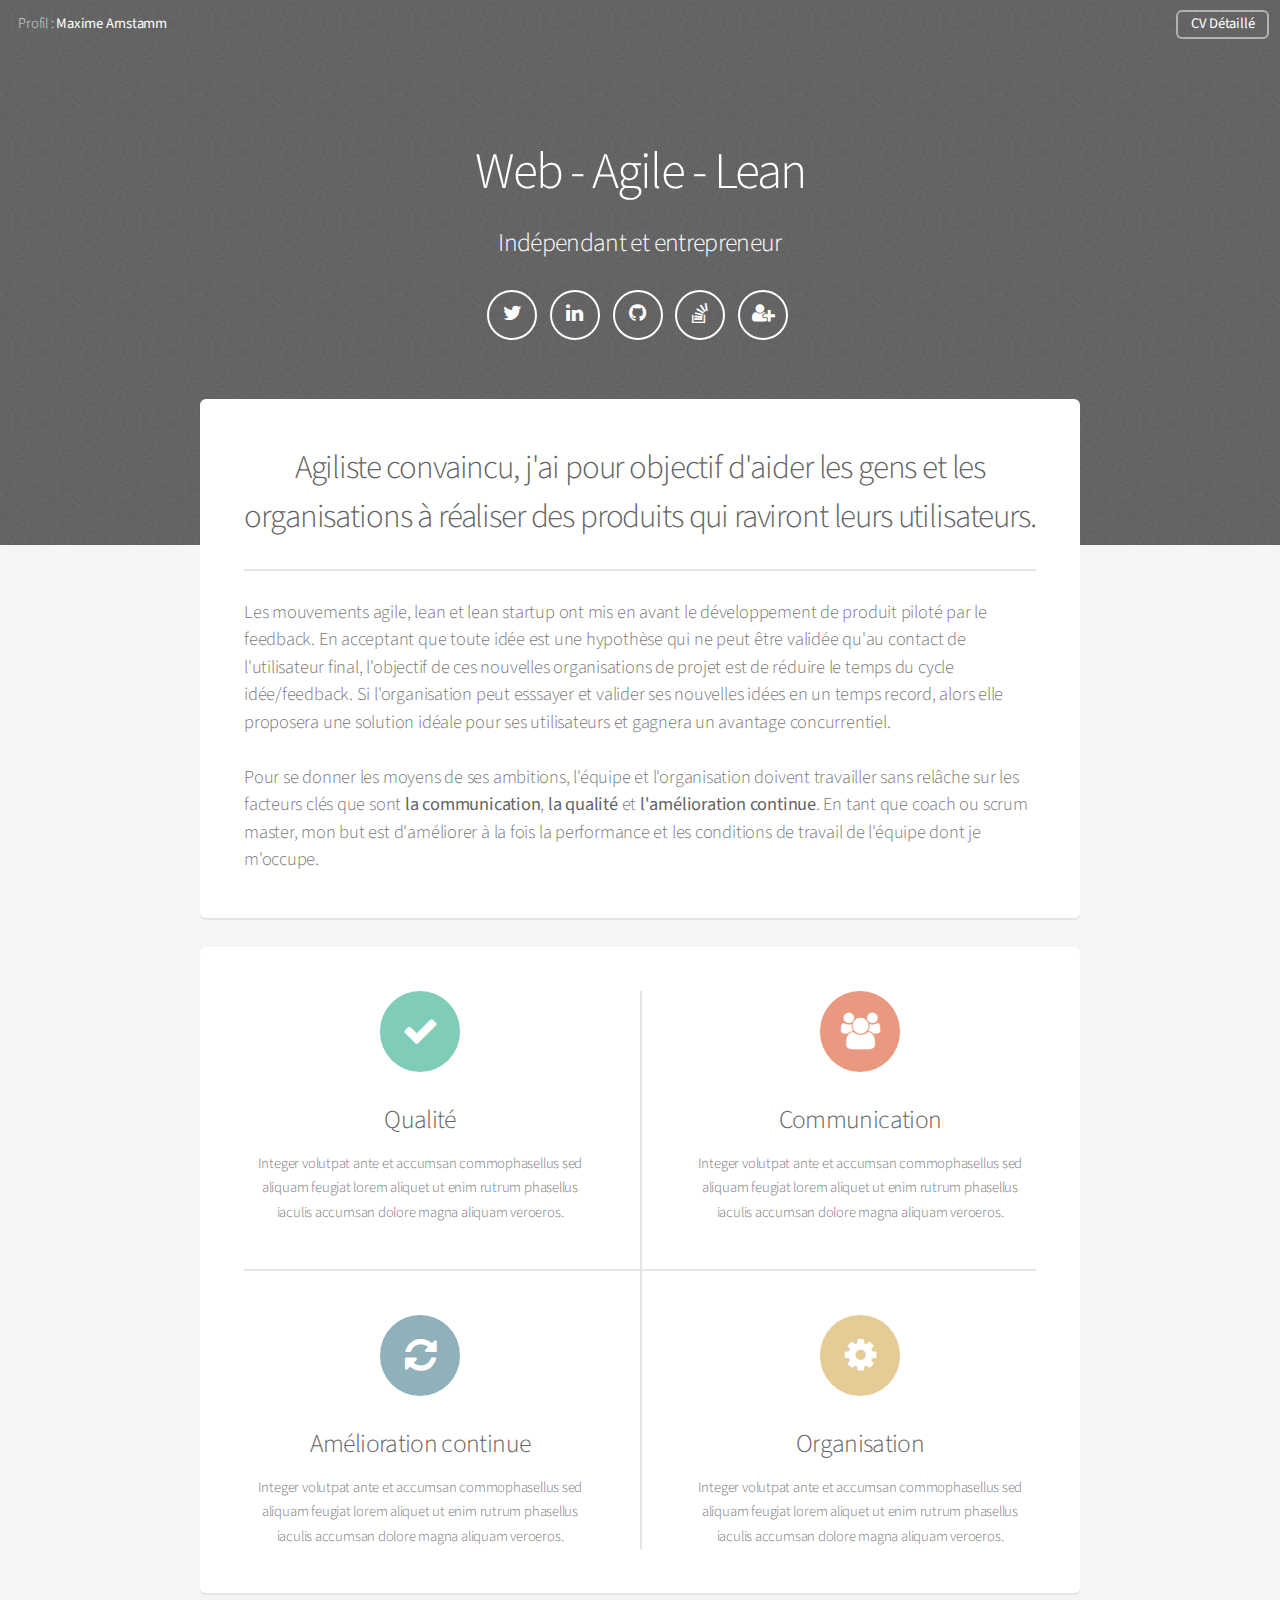
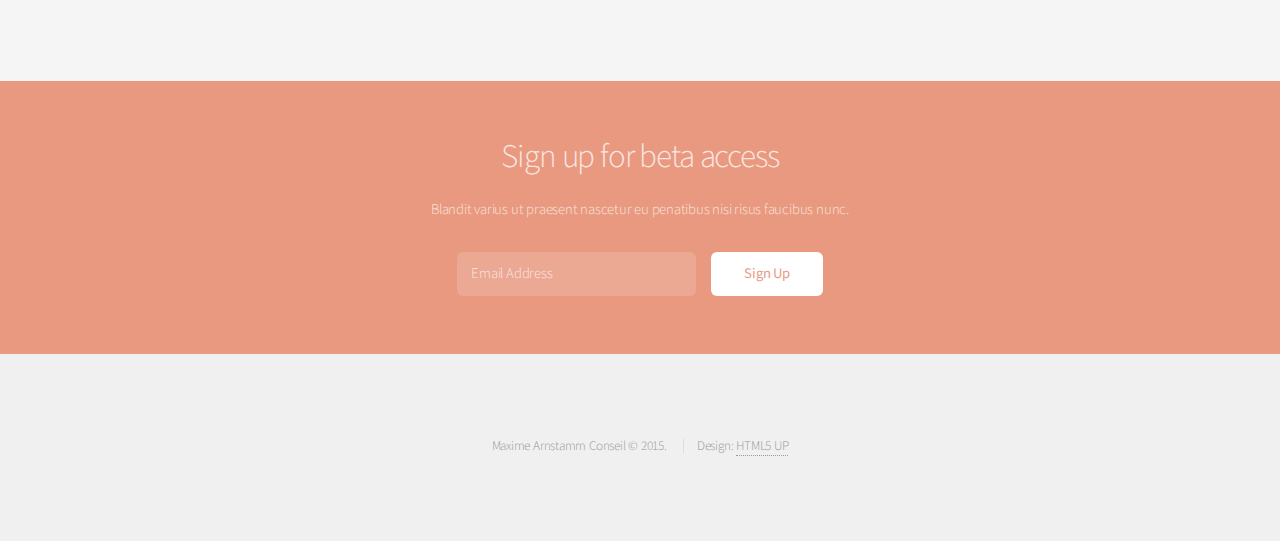
==== index.html @ a9e89988 "nouveau layout" ====
<!DOCTYPE HTML>
<!--
	Alpha by HTML5 UP
	html5up.net | @n33co
	Free for personal and commercial use under the CCA 3.0 license (html5up.net/license)
-->
<html>

<head>
	<title>Profil : Maxime Arnstamm</title>
	<meta charset="utf-8" />
	<meta name="viewport" content="width=device-width, initial-scale=1" />
	<!--[if lte IE 8]><script src="assets/js/ie/html5shiv.js"></script><![endif]-->
	<link rel="stylesheet" href="assets/css/main.css" />
	<link rel="stylesheet" href="assets/css/mine.css" />
	<!--[if lte IE 8]><link rel="stylesheet" href="assets/css/ie8.css" /><![endif]-->
</head>

<body class="landing">
	<div id="page-wrapper">

		<!-- Header -->
		<header id="header" class="alt">
			<h1>Profil : <a href="index.html">Maxime Arnstamm</a></h1>
			<nav id="nav">
				<ul>
					<li><a href="resume.html"class="button">CV Détaillé</a></li>
				</ul>
			</nav>
		</header>

		<!-- Banner -->
		<section id="banner">
			<h2>Web - Agile - Lean</h2>
			<h3>Indépendant et entrepreneur</h3>
			<ul class="list-inline">
				<li>
					<a href="https://twitter.com/MaximeArnstamm" target="_blank" class="btn-social btn-outline" title="twitter"><i class="fa fa-fw fa-twitter"></i></a>
				</li>
				<li>
					<a href="https://www.linkedin.com/in/maximearnstamm" class="btn-social btn-outline" target="_blank" title="linkedin"><i class="fa fa-fw fa-linkedin"></i></a>
				</li>
				<li>
					<a href="https://github.com/MaximeArnstamm" class="btn-social btn-outline" target="_blank" title="github"><i class="fa fa-fw fa-github"></i></a>
				</li>
				<li>
					<a href="http://stackoverflow.com/users/204682/maxime-arnstamm" target="_blank" class="btn-social btn-outline" title="stackoverflow"><i class="fa fa-fw fa-stack-overflow"></i></a>
				</li>
				<li>
					<a href="https://www.hopwork.fr/profile/maximearnstamm" target="_blank" class="btn-social btn-outline" title="profil freelance"><i class="fa fa-fw fa-user-plus"></i></a>
				</li>
			</ul>
		</section>

		<!-- Main -->
		<section id="main" class="container">

			<section class="box special">
				<header class="major">
					<h2>
						Agiliste convaincu, j'ai pour objectif d'aider les gens et les
						organisations à réaliser des produits qui raviront leurs
						utilisateurs.
					</h2>
					<p style="text-align: left">
						Les mouvements agile, lean et lean startup ont mis en avant
						le développement de produit piloté par le feedback.
						En acceptant que toute idée est une hypothèse qui ne peut être
						validée qu'au contact de l'utilisateur final, l'objectif de ces
						nouvelles organisations	de projet est de réduire le temps
						du cycle idée/feedback. Si l'organisation peut esssayer et
						valider ses nouvelles idées en un temps record, alors elle
						proposera une solution idéale pour ses utilisateurs et
						gagnera un avantage concurrentiel.
						<br/>
						<br/>
						Pour se donner les moyens de ses ambitions, l'équipe et
						l'organisation doivent travailler sans relâche sur les
						facteurs clés que sont <strong>la communication</strong>,
						<strong>la qualité</strong> et <strong>l'amélioration continue</strong>.
						En tant que coach ou scrum master, mon but est d'améliorer à la fois
						la performance et les conditions de travail de l'équipe dont je m'occupe.
					</p>
				</header>
			</section>

			<section class="box special features">
				<div class="features-row">
					<section>
						<span class="icon major fa-check accent3"></span>
						<h3>Qualité</h3>
						<p>Integer volutpat ante et accumsan commophasellus sed aliquam feugiat lorem aliquet ut enim rutrum phasellus iaculis accumsan dolore magna aliquam veroeros.</p>
					</section>
					<section>
						<span class="icon major fa-users accent2"></span>
						<h3>Communication</h3>
						<p>Integer volutpat ante et accumsan commophasellus sed aliquam feugiat lorem aliquet ut enim rutrum phasellus iaculis accumsan dolore magna aliquam veroeros.</p>
					</section>
				</div>
				<div class="features-row">
					<section>
						<span class="icon major fa-refresh accent4"></span>
						<h3>Amélioration continue</h3>
						<p>Integer volutpat ante et accumsan commophasellus sed aliquam feugiat lorem aliquet ut enim rutrum phasellus iaculis accumsan dolore magna aliquam veroeros.</p>
					</section>
					<section>
						<span class="icon major fa-gear accent5"></span>
						<h3>Organisation</h3>
						<p>Integer volutpat ante et accumsan commophasellus sed aliquam feugiat lorem aliquet ut enim rutrum phasellus iaculis accumsan dolore magna aliquam veroeros.</p>
					</section>
				</div>
			</section>



		</section>

		<!-- CTA -->
		<section id="cta">

			<h2>Sign up for beta access</h2>
			<p>Blandit varius ut praesent nascetur eu penatibus nisi risus faucibus nunc.</p>

			<form>
				<div class="row uniform 50%">
					<div class="8u 12u(mobilep)">
						<input type="email" name="email" id="email" placeholder="Email Address" />
					</div>
					<div class="4u 12u(mobilep)">
						<input type="submit" value="Sign Up" class="fit" />
					</div>
				</div>
			</form>

		</section>

		<!-- Footer -->
		<footer id="footer">
			<ul class="copyright">
				<li>Maxime Arnstamm Conseil &copy; 2015.</li>
				<li>Design: <a href="http://html5up.net">HTML5 UP</a></li>
			</ul>
		</footer>

	</div>

	<!-- Scripts -->
	<script src="assets/js/jquery.min.js"></script>
	<script src="assets/js/jquery.dropotron.min.js"></script>
	<script src="assets/js/jquery.scrollgress.min.js"></script>
	<script src="assets/js/skel.min.js"></script>
	<script src="assets/js/util.js"></script>
	<!--[if lte IE 8]><script src="assets/js/ie/respond.min.js"></script><![endif]-->
	<script src="assets/js/main.js"></script>

</body>

</html>
---- assets/css/main.css ----
@import url("font-awesome.min.css");
@import url("http://fonts.googleapis.com/css?family=Source+Sans+Pro:300,400,300italic,400italic");

/*
	Alpha by HTML5 UP
	html5up.net | @n33co
	Free for personal and commercial use under the CCA 3.0 license (html5up.net/license)
*/

/* Reset */

	html, body, div, span, applet, object, iframe, h1, h2, h3, h4, h5, h6, p, blockquote, pre, a, abbr, acronym, address, big, cite, code, del, dfn, em, img, ins, kbd, q, s, samp, small, strike, strong, sub, sup, tt, var, b, u, i, center, dl, dt, dd, ol, ul, li, fieldset, form, label, legend, table, caption, tbody, tfoot, thead, tr, th, td, article, aside, canvas, details, embed, figure, figcaption, footer, header, hgroup, menu, nav, output, ruby, section, summary, time, mark, audio, video {
		margin: 0;
		padding: 0;
		border: 0;
		font-size: 100%;
		font: inherit;
		vertical-align: baseline;
	}

	article, aside, details, figcaption, figure, footer, header, hgroup, menu, nav, section {
		display: block;
	}

	body {
		line-height: 1;
	}

	ol, ul {
		list-style: none;
	}

	blockquote, q {
		quotes: none;
	}

	blockquote:before, blockquote:after, q:before, q:after {
		content: '';
		content: none;
	}

	table {
		border-collapse: collapse;
		border-spacing: 0;
	}

	body {
		-webkit-text-size-adjust: none;
	}

/* Box Model */

	*, *:before, *:after {
		-moz-box-sizing: border-box;
		-webkit-box-sizing: border-box;
		box-sizing: border-box;
	}

/* Containers */

	.container {
		margin-left: auto;
		margin-right: auto;
	}

	.container.\31 25\25 {
		width: 100%;
		max-width: 75em;
		min-width: 60em;
	}

	.container.\37 5\25 {
		width: 45em;
	}

	.container.\35 0\25 {
		width: 30em;
	}

	.container.\32 5\25 {
		width: 15em;
	}

	.container {
		width: 60em;
	}

	@media screen and (max-width: 1680px) {

		.container.\31 25\25 {
			width: 100%;
			max-width: 75em;
			min-width: 60em;
		}

		.container.\37 5\25 {
			width: 45em;
		}

		.container.\35 0\25 {
			width: 30em;
		}

		.container.\32 5\25 {
			width: 15em;
		}

		.container {
			width: 60em;
		}

	}

	@media screen and (max-width: 1280px) {

		.container.\31 25\25 {
			width: 100%;
			max-width: 75em;
			min-width: 60em;
		}

		.container.\37 5\25 {
			width: 45em;
		}

		.container.\35 0\25 {
			width: 30em;
		}

		.container.\32 5\25 {
			width: 15em;
		}

		.container {
			width: 60em;
		}

	}

	@media screen and (max-width: 980px) {

		.container.\31 25\25 {
			width: 100%;
			max-width: 112.5%;
			min-width: 90%;
		}

		.container.\37 5\25 {
			width: 67.5%;
		}

		.container.\35 0\25 {
			width: 45%;
		}

		.container.\32 5\25 {
			width: 22.5%;
		}

		.container {
			width: 90%;
		}

	}

	@media screen and (max-width: 840px) {

		.container.\31 25\25 {
			width: 100%;
			max-width: 112.5%;
			min-width: 90%;
		}

		.container.\37 5\25 {
			width: 67.5%;
		}

		.container.\35 0\25 {
			width: 45%;
		}

		.container.\32 5\25 {
			width: 22.5%;
		}

		.container {
			width: 90% !important;
		}

	}

	@media screen and (max-width: 736px) {

		.container.\31 25\25 {
			width: 100%;
			max-width: 125%;
			min-width: 100%;
		}

		.container.\37 5\25 {
			width: 75%;
		}

		.container.\35 0\25 {
			width: 50%;
		}

		.container.\32 5\25 {
			width: 25%;
		}

		.container {
			width: 100% !important;
		}

	}

	@media screen and (max-width: 480px) {

		.container.\31 25\25 {
			width: 100%;
			max-width: 125%;
			min-width: 100%;
		}

		.container.\37 5\25 {
			width: 75%;
		}

		.container.\35 0\25 {
			width: 50%;
		}

		.container.\32 5\25 {
			width: 25%;
		}

		.container {
			width: 100% !important;
		}

	}

/* Grid */

	.row {
		border-bottom: solid 1px transparent;
		-moz-box-sizing: border-box;
		-webkit-box-sizing: border-box;
		box-sizing: border-box;
	}

	.row > * {
		float: left;
		-moz-box-sizing: border-box;
		-webkit-box-sizing: border-box;
		box-sizing: border-box;
	}

	.row:after, .row:before {
		content: '';
		display: block;
		clear: both;
		height: 0;
	}

	.row.uniform > * > :first-child {
		margin-top: 0;
	}

	.row.uniform > * > :last-child {
		margin-bottom: 0;
	}

	.row.\30 \25 > * {
		padding: 0 0 0 0em;
	}

	.row.\30 \25 {
		margin: 0 0 -1px 0em;
	}

	.row.uniform.\30 \25 > * {
		padding: 0em 0 0 0em;
	}

	.row.uniform.\30 \25 {
		margin: 0em 0 -1px 0em;
	}

	.row > * {
		padding: 0 0 0 2em;
	}

	.row {
		margin: 0 0 -1px -2em;
	}

	.row.uniform > * {
		padding: 2em 0 0 2em;
	}

	.row.uniform {
		margin: -2em 0 -1px -2em;
	}

	.row.\32 00\25 > * {
		padding: 0 0 0 4em;
	}

	.row.\32 00\25 {
		margin: 0 0 -1px -4em;
	}

	.row.uniform.\32 00\25 > * {
		padding: 4em 0 0 4em;
	}

	.row.uniform.\32 00\25 {
		margin: -4em 0 -1px -4em;
	}

	.row.\31 50\25 > * {
		padding: 0 0 0 3em;
	}

	.row.\31 50\25 {
		margin: 0 0 -1px -3em;
	}

	.row.uniform.\31 50\25 > * {
		padding: 3em 0 0 3em;
	}

	.row.uniform.\31 50\25 {
		margin: -3em 0 -1px -3em;
	}

	.row.\35 0\25 > * {
		padding: 0 0 0 1em;
	}

	.row.\35 0\25 {
		margin: 0 0 -1px -1em;
	}

	.row.uniform.\35 0\25 > * {
		padding: 1em 0 0 1em;
	}

	.row.uniform.\35 0\25 {
		margin: -1em 0 -1px -1em;
	}

	.row.\32 5\25 > * {
		padding: 0 0 0 0.5em;
	}

	.row.\32 5\25 {
		margin: 0 0 -1px -0.5em;
	}

	.row.uniform.\32 5\25 > * {
		padding: 0.5em 0 0 0.5em;
	}

	.row.uniform.\32 5\25 {
		margin: -0.5em 0 -1px -0.5em;
	}

	.\31 2u, .\31 2u\24 {
		width: 100%;
		clear: none;
		margin-left: 0;
	}

	.\31 1u, .\31 1u\24 {
		width: 91.6666666667%;
		clear: none;
		margin-left: 0;
	}

	.\31 0u, .\31 0u\24 {
		width: 83.3333333333%;
		clear: none;
		margin-left: 0;
	}

	.\39 u, .\39 u\24 {
		width: 75%;
		clear: none;
		margin-left: 0;
	}

	.\38 u, .\38 u\24 {
		width: 66.6666666667%;
		clear: none;
		margin-left: 0;
	}

	.\37 u, .\37 u\24 {
		width: 58.3333333333%;
		clear: none;
		margin-left: 0;
	}

	.\36 u, .\36 u\24 {
		width: 50%;
		clear: none;
		margin-left: 0;
	}

	.\35 u, .\35 u\24 {
		width: 41.6666666667%;
		clear: none;
		margin-left: 0;
	}

	.\34 u, .\34 u\24 {
		width: 33.3333333333%;
		clear: none;
		margin-left: 0;
	}

	.\33 u, .\33 u\24 {
		width: 25%;
		clear: none;
		margin-left: 0;
	}

	.\32 u, .\32 u\24 {
		width: 16.6666666667%;
		clear: none;
		margin-left: 0;
	}

	.\31 u, .\31 u\24 {
		width: 8.3333333333%;
		clear: none;
		margin-left: 0;
	}

	.\31 2u\24 + *,
	.\31 1u\24 + *,
	.\31 0u\24 + *,
	.\39 u\24 + *,
	.\38 u\24 + *,
	.\37 u\24 + *,
	.\36 u\24 + *,
	.\35 u\24 + *,
	.\34 u\24 + *,
	.\33 u\24 + *,
	.\32 u\24 + *,
	.\31 u\24 + * {
		clear: left;
	}

	.\-11u {
		margin-left: 91.66667%;
	}

	.\-10u {
		margin-left: 83.33333%;
	}

	.\-9u {
		margin-left: 75%;
	}

	.\-8u {
		margin-left: 66.66667%;
	}

	.\-7u {
		margin-left: 58.33333%;
	}

	.\-6u {
		margin-left: 50%;
	}

	.\-5u {
		margin-left: 41.66667%;
	}

	.\-4u {
		margin-left: 33.33333%;
	}

	.\-3u {
		margin-left: 25%;
	}

	.\-2u {
		margin-left: 16.66667%;
	}

	.\-1u {
		margin-left: 8.33333%;
	}

	@media screen and (max-width: 1680px) {

		.row > * {
			padding: 0 0 0 2em;
		}

		.row {
			margin: 0 0 -1px -2em;
		}

		.row.uniform > * {
			padding: 2em 0 0 2em;
		}

		.row.uniform {
			margin: -2em 0 -1px -2em;
		}

		.row.\32 00\25 > * {
			padding: 0 0 0 4em;
		}

		.row.\32 00\25 {
			margin: 0 0 -1px -4em;
		}

		.row.uniform.\32 00\25 > * {
			padding: 4em 0 0 4em;
		}

		.row.uniform.\32 00\25 {
			margin: -4em 0 -1px -4em;
		}

		.row.\31 50\25 > * {
			padding: 0 0 0 3em;
		}

		.row.\31 50\25 {
			margin: 0 0 -1px -3em;
		}

		.row.uniform.\31 50\25 > * {
			padding: 3em 0 0 3em;
		}

		.row.uniform.\31 50\25 {
			margin: -3em 0 -1px -3em;
		}

		.row.\35 0\25 > * {
			padding: 0 0 0 1em;
		}

		.row.\35 0\25 {
			margin: 0 0 -1px -1em;
		}

		.row.uniform.\35 0\25 > * {
			padding: 1em 0 0 1em;
		}

		.row.uniform.\35 0\25 {
			margin: -1em 0 -1px -1em;
		}

		.row.\32 5\25 > * {
			padding: 0 0 0 0.5em;
		}

		.row.\32 5\25 {
			margin: 0 0 -1px -0.5em;
		}

		.row.uniform.\32 5\25 > * {
			padding: 0.5em 0 0 0.5em;
		}

		.row.uniform.\32 5\25 {
			margin: -0.5em 0 -1px -0.5em;
		}

		.\31 2u\28wide\29, .\31 2u\24\28wide\29 {
			width: 100%;
			clear: none;
			margin-left: 0;
		}

		.\31 1u\28wide\29, .\31 1u\24\28wide\29 {
			width: 91.6666666667%;
			clear: none;
			margin-left: 0;
		}

		.\31 0u\28wide\29, .\31 0u\24\28wide\29 {
			width: 83.3333333333%;
			clear: none;
			margin-left: 0;
		}

		.\39 u\28wide\29, .\39 u\24\28wide\29 {
			width: 75%;
			clear: none;
			margin-left: 0;
		}

		.\38 u\28wide\29, .\38 u\24\28wide\29 {
			width: 66.6666666667%;
			clear: none;
			margin-left: 0;
		}

		.\37 u\28wide\29, .\37 u\24\28wide\29 {
			width: 58.3333333333%;
			clear: none;
			margin-left: 0;
		}

		.\36 u\28wide\29, .\36 u\24\28wide\29 {
			width: 50%;
			clear: none;
			margin-left: 0;
		}

		.\35 u\28wide\29, .\35 u\24\28wide\29 {
			width: 41.6666666667%;
			clear: none;
			margin-left: 0;
		}

		.\34 u\28wide\29, .\34 u\24\28wide\29 {
			width: 33.3333333333%;
			clear: none;
			margin-left: 0;
		}

		.\33 u\28wide\29, .\33 u\24\28wide\29 {
			width: 25%;
			clear: none;
			margin-left: 0;
		}

		.\32 u\28wide\29, .\32 u\24\28wide\29 {
			width: 16.6666666667%;
			clear: none;
			margin-left: 0;
		}

		.\31 u\28wide\29, .\31 u\24\28wide\29 {
			width: 8.3333333333%;
			clear: none;
			margin-left: 0;
		}

		.\31 2u\24\28wide\29 + *,
		.\31 1u\24\28wide\29 + *,
		.\31 0u\24\28wide\29 + *,
		.\39 u\24\28wide\29 + *,
		.\38 u\24\28wide\29 + *,
		.\37 u\24\28wide\29 + *,
		.\36 u\24\28wide\29 + *,
		.\35 u\24\28wide\29 + *,
		.\34 u\24\28wide\29 + *,
		.\33 u\24\28wide\29 + *,
		.\32 u\24\28wide\29 + *,
		.\31 u\24\28wide\29 + * {
			clear: left;
		}

		.\-11u\28wide\29 {
			margin-left: 91.66667%;
		}

		.\-10u\28wide\29 {
			margin-left: 83.33333%;
		}

		.\-9u\28wide\29 {
			margin-left: 75%;
		}

		.\-8u\28wide\29 {
			margin-left: 66.66667%;
		}

		.\-7u\28wide\29 {
			margin-left: 58.33333%;
		}

		.\-6u\28wide\29 {
			margin-left: 50%;
		}

		.\-5u\28wide\29 {
			margin-left: 41.66667%;
		}

		.\-4u\28wide\29 {
			margin-left: 33.33333%;
		}

		.\-3u\28wide\29 {
			margin-left: 25%;
		}

		.\-2u\28wide\29 {
			margin-left: 16.66667%;
		}

		.\-1u\28wide\29 {
			margin-left: 8.33333%;
		}

	}

	@media screen and (max-width: 1280px) {

		.row > * {
			padding: 0 0 0 2em;
		}

		.row {
			margin: 0 0 -1px -2em;
		}

		.row.uniform > * {
			padding: 2em 0 0 2em;
		}

		.row.uniform {
			margin: -2em 0 -1px -2em;
		}

		.row.\32 00\25 > * {
			padding: 0 0 0 4em;
		}

		.row.\32 00\25 {
			margin: 0 0 -1px -4em;
		}

		.row.uniform.\32 00\25 > * {
			padding: 4em 0 0 4em;
		}

		.row.uniform.\32 00\25 {
			margin: -4em 0 -1px -4em;
		}

		.row.\31 50\25 > * {
			padding: 0 0 0 3em;
		}

		.row.\31 50\25 {
			margin: 0 0 -1px -3em;
		}

		.row.uniform.\31 50\25 > * {
			padding: 3em 0 0 3em;
		}

		.row.uniform.\31 50\25 {
			margin: -3em 0 -1px -3em;
		}

		.row.\35 0\25 > * {
			padding: 0 0 0 1em;
		}

		.row.\35 0\25 {
			margin: 0 0 -1px -1em;
		}

		.row.uniform.\35 0\25 > * {
			padding: 1em 0 0 1em;
		}

		.row.uniform.\35 0\25 {
			margin: -1em 0 -1px -1em;
		}

		.row.\32 5\25 > * {
			padding: 0 0 0 0.5em;
		}

		.row.\32 5\25 {
			margin: 0 0 -1px -0.5em;
		}

		.row.uniform.\32 5\25 > * {
			padding: 0.5em 0 0 0.5em;
		}

		.row.uniform.\32 5\25 {
			margin: -0.5em 0 -1px -0.5em;
		}

		.\31 2u\28normal\29, .\31 2u\24\28normal\29 {
			width: 100%;
			clear: none;
			margin-left: 0;
		}

		.\31 1u\28normal\29, .\31 1u\24\28normal\29 {
			width: 91.6666666667%;
			clear: none;
			margin-left: 0;
		}

		.\31 0u\28normal\29, .\31 0u\24\28normal\29 {
			width: 83.3333333333%;
			clear: none;
			margin-left: 0;
		}

		.\39 u\28normal\29, .\39 u\24\28normal\29 {
			width: 75%;
			clear: none;
			margin-left: 0;
		}

		.\38 u\28normal\29, .\38 u\24\28normal\29 {
			width: 66.6666666667%;
			clear: none;
			margin-left: 0;
		}

		.\37 u\28normal\29, .\37 u\24\28normal\29 {
			width: 58.3333333333%;
			clear: none;
			margin-left: 0;
		}

		.\36 u\28normal\29, .\36 u\24\28normal\29 {
			width: 50%;
			clear: none;
			margin-left: 0;
		}

		.\35 u\28normal\29, .\35 u\24\28normal\29 {
			width: 41.6666666667%;
			clear: none;
			margin-left: 0;
		}

		.\34 u\28normal\29, .\34 u\24\28normal\29 {
			width: 33.3333333333%;
			clear: none;
			margin-left: 0;
		}

		.\33 u\28normal\29, .\33 u\24\28normal\29 {
			width: 25%;
			clear: none;
			margin-left: 0;
		}

		.\32 u\28normal\29, .\32 u\24\28normal\29 {
			width: 16.6666666667%;
			clear: none;
			margin-left: 0;
		}

		.\31 u\28normal\29, .\31 u\24\28normal\29 {
			width: 8.3333333333%;
			clear: none;
			margin-left: 0;
		}

		.\31 2u\24\28normal\29 + *,
		.\31 1u\24\28normal\29 + *,
		.\31 0u\24\28normal\29 + *,
		.\39 u\24\28normal\29 + *,
		.\38 u\24\28normal\29 + *,
		.\37 u\24\28normal\29 + *,
		.\36 u\24\28normal\29 + *,
		.\35 u\24\28normal\29 + *,
		.\34 u\24\28normal\29 + *,
		.\33 u\24\28normal\29 + *,
		.\32 u\24\28normal\29 + *,
		.\31 u\24\28normal\29 + * {
			clear: left;
		}

		.\-11u\28normal\29 {
			margin-left: 91.66667%;
		}

		.\-10u\28normal\29 {
			margin-left: 83.33333%;
		}

		.\-9u\28normal\29 {
			margin-left: 75%;
		}

		.\-8u\28normal\29 {
			margin-left: 66.66667%;
		}

		.\-7u\28normal\29 {
			margin-left: 58.33333%;
		}

		.\-6u\28normal\29 {
			margin-left: 50%;
		}

		.\-5u\28normal\29 {
			margin-left: 41.66667%;
		}

		.\-4u\28normal\29 {
			margin-left: 33.33333%;
		}

		.\-3u\28normal\29 {
			margin-left: 25%;
		}

		.\-2u\28normal\29 {
			margin-left: 16.66667%;
		}

		.\-1u\28normal\29 {
			margin-left: 8.33333%;
		}

	}

	@media screen and (max-width: 980px) {

		.row > * {
			padding: 0 0 0 2em;
		}

		.row {
			margin: 0 0 -1px -2em;
		}

		.row.uniform > * {
			padding: 2em 0 0 2em;
		}

		.row.uniform {
			margin: -2em 0 -1px -2em;
		}

		.row.\32 00\25 > * {
			padding: 0 0 0 4em;
		}

		.row.\32 00\25 {
			margin: 0 0 -1px -4em;
		}

		.row.uniform.\32 00\25 > * {
			padding: 4em 0 0 4em;
		}

		.row.uniform.\32 00\25 {
			margin: -4em 0 -1px -4em;
		}

		.row.\31 50\25 > * {
			padding: 0 0 0 3em;
		}

		.row.\31 50\25 {
			margin: 0 0 -1px -3em;
		}

		.row.uniform.\31 50\25 > * {
			padding: 3em 0 0 3em;
		}

		.row.uniform.\31 50\25 {
			margin: -3em 0 -1px -3em;
		}

		.row.\35 0\25 > * {
			padding: 0 0 0 1em;
		}

		.row.\35 0\25 {
			margin: 0 0 -1px -1em;
		}

		.row.uniform.\35 0\25 > * {
			padding: 1em 0 0 1em;
		}

		.row.uniform.\35 0\25 {
			margin: -1em 0 -1px -1em;
		}

		.row.\32 5\25 > * {
			padding: 0 0 0 0.5em;
		}

		.row.\32 5\25 {
			margin: 0 0 -1px -0.5em;
		}

		.row.uniform.\32 5\25 > * {
			padding: 0.5em 0 0 0.5em;
		}

		.row.uniform.\32 5\25 {
			margin: -0.5em 0 -1px -0.5em;
		}

		.\31 2u\28narrow\29, .\31 2u\24\28narrow\29 {
			width: 100%;
			clear: none;
			margin-left: 0;
		}

		.\31 1u\28narrow\29, .\31 1u\24\28narrow\29 {
			width: 91.6666666667%;
			clear: none;
			margin-left: 0;
		}

		.\31 0u\28narrow\29, .\31 0u\24\28narrow\29 {
			width: 83.3333333333%;
			clear: none;
			margin-left: 0;
		}

		.\39 u\28narrow\29, .\39 u\24\28narrow\29 {
			width: 75%;
			clear: none;
			margin-left: 0;
		}

		.\38 u\28narrow\29, .\38 u\24\28narrow\29 {
			width: 66.6666666667%;
			clear: none;
			margin-left: 0;
		}

		.\37 u\28narrow\29, .\37 u\24\28narrow\29 {
			width: 58.3333333333%;
			clear: none;
			margin-left: 0;
		}

		.\36 u\28narrow\29, .\36 u\24\28narrow\29 {
			width: 50%;
			clear: none;
			margin-left: 0;
		}

		.\35 u\28narrow\29, .\35 u\24\28narrow\29 {
			width: 41.6666666667%;
			clear: none;
			margin-left: 0;
		}

		.\34 u\28narrow\29, .\34 u\24\28narrow\29 {
			width: 33.3333333333%;
			clear: none;
			margin-left: 0;
		}

		.\33 u\28narrow\29, .\33 u\24\28narrow\29 {
			width: 25%;
			clear: none;
			margin-left: 0;
		}

		.\32 u\28narrow\29, .\32 u\24\28narrow\29 {
			width: 16.6666666667%;
			clear: none;
			margin-left: 0;
		}

		.\31 u\28narrow\29, .\31 u\24\28narrow\29 {
			width: 8.3333333333%;
			clear: none;
			margin-left: 0;
		}

		.\31 2u\24\28narrow\29 + *,
		.\31 1u\24\28narrow\29 + *,
		.\31 0u\24\28narrow\29 + *,
		.\39 u\24\28narrow\29 + *,
		.\38 u\24\28narrow\29 + *,
		.\37 u\24\28narrow\29 + *,
		.\36 u\24\28narrow\29 + *,
		.\35 u\24\28narrow\29 + *,
		.\34 u\24\28narrow\29 + *,
		.\33 u\24\28narrow\29 + *,
		.\32 u\24\28narrow\29 + *,
		.\31 u\24\28narrow\29 + * {
			clear: left;
		}

		.\-11u\28narrow\29 {
			margin-left: 91.66667%;
		}

		.\-10u\28narrow\29 {
			margin-left: 83.33333%;
		}

		.\-9u\28narrow\29 {
			margin-left: 75%;
		}

		.\-8u\28narrow\29 {
			margin-left: 66.66667%;
		}

		.\-7u\28narrow\29 {
			margin-left: 58.33333%;
		}

		.\-6u\28narrow\29 {
			margin-left: 50%;
		}

		.\-5u\28narrow\29 {
			margin-left: 41.66667%;
		}

		.\-4u\28narrow\29 {
			margin-left: 33.33333%;
		}

		.\-3u\28narrow\29 {
			margin-left: 25%;
		}

		.\-2u\28narrow\29 {
			margin-left: 16.66667%;
		}

		.\-1u\28narrow\29 {
			margin-left: 8.33333%;
		}

	}

	@media screen and (max-width: 840px) {

		.row > * {
			padding: 0 0 0 2em;
		}

		.row {
			margin: 0 0 -1px -2em;
		}

		.row.uniform > * {
			padding: 2em 0 0 2em;
		}

		.row.uniform {
			margin: -2em 0 -1px -2em;
		}

		.row.\32 00\25 > * {
			padding: 0 0 0 4em;
		}

		.row.\32 00\25 {
			margin: 0 0 -1px -4em;
		}

		.row.uniform.\32 00\25 > * {
			padding: 4em 0 0 4em;
		}

		.row.uniform.\32 00\25 {
			margin: -4em 0 -1px -4em;
		}

		.row.\31 50\25 > * {
			padding: 0 0 0 3em;
		}

		.row.\31 50\25 {
			margin: 0 0 -1px -3em;
		}

		.row.uniform.\31 50\25 > * {
			padding: 3em 0 0 3em;
		}

		.row.uniform.\31 50\25 {
			margin: -3em 0 -1px -3em;
		}

		.row.\35 0\25 > * {
			padding: 0 0 0 1em;
		}

		.row.\35 0\25 {
			margin: 0 0 -1px -1em;
		}

		.row.uniform.\35 0\25 > * {
			padding: 1em 0 0 1em;
		}

		.row.uniform.\35 0\25 {
			margin: -1em 0 -1px -1em;
		}

		.row.\32 5\25 > * {
			padding: 0 0 0 0.5em;
		}

		.row.\32 5\25 {
			margin: 0 0 -1px -0.5em;
		}

		.row.uniform.\32 5\25 > * {
			padding: 0.5em 0 0 0.5em;
		}

		.row.uniform.\32 5\25 {
			margin: -0.5em 0 -1px -0.5em;
		}

		.\31 2u\28narrower\29, .\31 2u\24\28narrower\29 {
			width: 100%;
			clear: none;
			margin-left: 0;
		}

		.\31 1u\28narrower\29, .\31 1u\24\28narrower\29 {
			width: 91.6666666667%;
			clear: none;
			margin-left: 0;
		}

		.\31 0u\28narrower\29, .\31 0u\24\28narrower\29 {
			width: 83.3333333333%;
			clear: none;
			margin-left: 0;
		}

		.\39 u\28narrower\29, .\39 u\24\28narrower\29 {
			width: 75%;
			clear: none;
			margin-left: 0;
		}

		.\38 u\28narrower\29, .\38 u\24\28narrower\29 {
			width: 66.6666666667%;
			clear: none;
			margin-left: 0;
		}

		.\37 u\28narrower\29, .\37 u\24\28narrower\29 {
			width: 58.3333333333%;
			clear: none;
			margin-left: 0;
		}

		.\36 u\28narrower\29, .\36 u\24\28narrower\29 {
			width: 50%;
			clear: none;
			margin-left: 0;
		}

		.\35 u\28narrower\29, .\35 u\24\28narrower\29 {
			width: 41.6666666667%;
			clear: none;
			margin-left: 0;
		}

		.\34 u\28narrower\29, .\34 u\24\28narrower\29 {
			width: 33.3333333333%;
			clear: none;
			margin-left: 0;
		}

		.\33 u\28narrower\29, .\33 u\24\28narrower\29 {
			width: 25%;
			clear: none;
			margin-left: 0;
		}

		.\32 u\28narrower\29, .\32 u\24\28narrower\29 {
			width: 16.6666666667%;
			clear: none;
			margin-left: 0;
		}

		.\31 u\28narrower\29, .\31 u\24\28narrower\29 {
			width: 8.3333333333%;
			clear: none;
			margin-left: 0;
		}

		.\31 2u\24\28narrower\29 + *,
		.\31 1u\24\28narrower\29 + *,
		.\31 0u\24\28narrower\29 + *,
		.\39 u\24\28narrower\29 + *,
		.\38 u\24\28narrower\29 + *,
		.\37 u\24\28narrower\29 + *,
		.\36 u\24\28narrower\29 + *,
		.\35 u\24\28narrower\29 + *,
		.\34 u\24\28narrower\29 + *,
		.\33 u\24\28narrower\29 + *,
		.\32 u\24\28narrower\29 + *,
		.\31 u\24\28narrower\29 + * {
			clear: left;
		}

		.\-11u\28narrower\29 {
			margin-left: 91.66667%;
		}

		.\-10u\28narrower\29 {
			margin-left: 83.33333%;
		}

		.\-9u\28narrower\29 {
			margin-left: 75%;
		}

		.\-8u\28narrower\29 {
			margin-left: 66.66667%;
		}

		.\-7u\28narrower\29 {
			margin-left: 58.33333%;
		}

		.\-6u\28narrower\29 {
			margin-left: 50%;
		}

		.\-5u\28narrower\29 {
			margin-left: 41.66667%;
		}

		.\-4u\28narrower\29 {
			margin-left: 33.33333%;
		}

		.\-3u\28narrower\29 {
			margin-left: 25%;
		}

		.\-2u\28narrower\29 {
			margin-left: 16.66667%;
		}

		.\-1u\28narrower\29 {
			margin-left: 8.33333%;
		}

	}

	@media screen and (max-width: 736px) {

		.row > * {
			padding: 0 0 0 2em;
		}

		.row {
			margin: 0 0 -1px -2em;
		}

		.row.uniform > * {
			padding: 2em 0 0 2em;
		}

		.row.uniform {
			margin: -2em 0 -1px -2em;
		}

		.row.\32 00\25 > * {
			padding: 0 0 0 4em;
		}

		.row.\32 00\25 {
			margin: 0 0 -1px -4em;
		}

		.row.uniform.\32 00\25 > * {
			padding: 4em 0 0 4em;
		}

		.row.uniform.\32 00\25 {
			margin: -4em 0 -1px -4em;
		}

		.row.\31 50\25 > * {
			padding: 0 0 0 3em;
		}

		.row.\31 50\25 {
			margin: 0 0 -1px -3em;
		}

		.row.uniform.\31 50\25 > * {
			padding: 3em 0 0 3em;
		}

		.row.uniform.\31 50\25 {
			margin: -3em 0 -1px -3em;
		}

		.row.\35 0\25 > * {
			padding: 0 0 0 1em;
		}

		.row.\35 0\25 {
			margin: 0 0 -1px -1em;
		}

		.row.uniform.\35 0\25 > * {
			padding: 1em 0 0 1em;
		}

		.row.uniform.\35 0\25 {
			margin: -1em 0 -1px -1em;
		}

		.row.\32 5\25 > * {
			padding: 0 0 0 0.5em;
		}

		.row.\32 5\25 {
			margin: 0 0 -1px -0.5em;
		}

		.row.uniform.\32 5\25 > * {
			padding: 0.5em 0 0 0.5em;
		}

		.row.uniform.\32 5\25 {
			margin: -0.5em 0 -1px -0.5em;
		}

		.\31 2u\28mobile\29, .\31 2u\24\28mobile\29 {
			width: 100%;
			clear: none;
			margin-left: 0;
		}

		.\31 1u\28mobile\29, .\31 1u\24\28mobile\29 {
			width: 91.6666666667%;
			clear: none;
			margin-left: 0;
		}

		.\31 0u\28mobile\29, .\31 0u\24\28mobile\29 {
			width: 83.3333333333%;
			clear: none;
			margin-left: 0;
		}

		.\39 u\28mobile\29, .\39 u\24\28mobile\29 {
			width: 75%;
			clear: none;
			margin-left: 0;
		}

		.\38 u\28mobile\29, .\38 u\24\28mobile\29 {
			width: 66.6666666667%;
			clear: none;
			margin-left: 0;
		}

		.\37 u\28mobile\29, .\37 u\24\28mobile\29 {
			width: 58.3333333333%;
			clear: none;
			margin-left: 0;
		}

		.\36 u\28mobile\29, .\36 u\24\28mobile\29 {
			width: 50%;
			clear: none;
			margin-left: 0;
		}

		.\35 u\28mobile\29, .\35 u\24\28mobile\29 {
			width: 41.6666666667%;
			clear: none;
			margin-left: 0;
		}

		.\34 u\28mobile\29, .\34 u\24\28mobile\29 {
			width: 33.3333333333%;
			clear: none;
			margin-left: 0;
		}

		.\33 u\28mobile\29, .\33 u\24\28mobile\29 {
			width: 25%;
			clear: none;
			margin-left: 0;
		}

		.\32 u\28mobile\29, .\32 u\24\28mobile\29 {
			width: 16.6666666667%;
			clear: none;
			margin-left: 0;
		}

		.\31 u\28mobile\29, .\31 u\24\28mobile\29 {
			width: 8.3333333333%;
			clear: none;
			margin-left: 0;
		}

		.\31 2u\24\28mobile\29 + *,
		.\31 1u\24\28mobile\29 + *,
		.\31 0u\24\28mobile\29 + *,
		.\39 u\24\28mobile\29 + *,
		.\38 u\24\28mobile\29 + *,
		.\37 u\24\28mobile\29 + *,
		.\36 u\24\28mobile\29 + *,
		.\35 u\24\28mobile\29 + *,
		.\34 u\24\28mobile\29 + *,
		.\33 u\24\28mobile\29 + *,
		.\32 u\24\28mobile\29 + *,
		.\31 u\24\28mobile\29 + * {
			clear: left;
		}

		.\-11u\28mobile\29 {
			margin-left: 91.66667%;
		}

		.\-10u\28mobile\29 {
			margin-left: 83.33333%;
		}

		.\-9u\28mobile\29 {
			margin-left: 75%;
		}

		.\-8u\28mobile\29 {
			margin-left: 66.66667%;
		}

		.\-7u\28mobile\29 {
			margin-left: 58.33333%;
		}

		.\-6u\28mobile\29 {
			margin-left: 50%;
		}

		.\-5u\28mobile\29 {
			margin-left: 41.66667%;
		}

		.\-4u\28mobile\29 {
			margin-left: 33.33333%;
		}

		.\-3u\28mobile\29 {
			margin-left: 25%;
		}

		.\-2u\28mobile\29 {
			margin-left: 16.66667%;
		}

		.\-1u\28mobile\29 {
			margin-left: 8.33333%;
		}

	}

	@media screen and (max-width: 480px) {

		.row > * {
			padding: 0 0 0 2em;
		}

		.row {
			margin: 0 0 -1px -2em;
		}

		.row.uniform > * {
			padding: 2em 0 0 2em;
		}

		.row.uniform {
			margin: -2em 0 -1px -2em;
		}

		.row.\32 00\25 > * {
			padding: 0 0 0 4em;
		}

		.row.\32 00\25 {
			margin: 0 0 -1px -4em;
		}

		.row.uniform.\32 00\25 > * {
			padding: 4em 0 0 4em;
		}

		.row.uniform.\32 00\25 {
			margin: -4em 0 -1px -4em;
		}

		.row.\31 50\25 > * {
			padding: 0 0 0 3em;
		}

		.row.\31 50\25 {
			margin: 0 0 -1px -3em;
		}

		.row.uniform.\31 50\25 > * {
			padding: 3em 0 0 3em;
		}

		.row.uniform.\31 50\25 {
			margin: -3em 0 -1px -3em;
		}

		.row.\35 0\25 > * {
			padding: 0 0 0 1em;
		}

		.row.\35 0\25 {
			margin: 0 0 -1px -1em;
		}

		.row.uniform.\35 0\25 > * {
			padding: 1em 0 0 1em;
		}

		.row.uniform.\35 0\25 {
			margin: -1em 0 -1px -1em;
		}

		.row.\32 5\25 > * {
			padding: 0 0 0 0.5em;
		}

		.row.\32 5\25 {
			margin: 0 0 -1px -0.5em;
		}

		.row.uniform.\32 5\25 > * {
			padding: 0.5em 0 0 0.5em;
		}

		.row.uniform.\32 5\25 {
			margin: -0.5em 0 -1px -0.5em;
		}

		.\31 2u\28mobilep\29, .\31 2u\24\28mobilep\29 {
			width: 100%;
			clear: none;
			margin-left: 0;
		}

		.\31 1u\28mobilep\29, .\31 1u\24\28mobilep\29 {
			width: 91.6666666667%;
			clear: none;
			margin-left: 0;
		}

		.\31 0u\28mobilep\29, .\31 0u\24\28mobilep\29 {
			width: 83.3333333333%;
			clear: none;
			margin-left: 0;
		}

		.\39 u\28mobilep\29, .\39 u\24\28mobilep\29 {
			width: 75%;
			clear: none;
			margin-left: 0;
		}

		.\38 u\28mobilep\29, .\38 u\24\28mobilep\29 {
			width: 66.6666666667%;
			clear: none;
			margin-left: 0;
		}

		.\37 u\28mobilep\29, .\37 u\24\28mobilep\29 {
			width: 58.3333333333%;
			clear: none;
			margin-left: 0;
		}

		.\36 u\28mobilep\29, .\36 u\24\28mobilep\29 {
			width: 50%;
			clear: none;
			margin-left: 0;
		}

		.\35 u\28mobilep\29, .\35 u\24\28mobilep\29 {
			width: 41.6666666667%;
			clear: none;
			margin-left: 0;
		}

		.\34 u\28mobilep\29, .\34 u\24\28mobilep\29 {
			width: 33.3333333333%;
			clear: none;
			margin-left: 0;
		}

		.\33 u\28mobilep\29, .\33 u\24\28mobilep\29 {
			width: 25%;
			clear: none;
			margin-left: 0;
		}

		.\32 u\28mobilep\29, .\32 u\24\28mobilep\29 {
			width: 16.6666666667%;
			clear: none;
			margin-left: 0;
		}

		.\31 u\28mobilep\29, .\31 u\24\28mobilep\29 {
			width: 8.3333333333%;
			clear: none;
			margin-left: 0;
		}

		.\31 2u\24\28mobilep\29 + *,
		.\31 1u\24\28mobilep\29 + *,
		.\31 0u\24\28mobilep\29 + *,
		.\39 u\24\28mobilep\29 + *,
		.\38 u\24\28mobilep\29 + *,
		.\37 u\24\28mobilep\29 + *,
		.\36 u\24\28mobilep\29 + *,
		.\35 u\24\28mobilep\29 + *,
		.\34 u\24\28mobilep\29 + *,
		.\33 u\24\28mobilep\29 + *,
		.\32 u\24\28mobilep\29 + *,
		.\31 u\24\28mobilep\29 + * {
			clear: left;
		}

		.\-11u\28mobilep\29 {
			margin-left: 91.66667%;
		}

		.\-10u\28mobilep\29 {
			margin-left: 83.33333%;
		}

		.\-9u\28mobilep\29 {
			margin-left: 75%;
		}

		.\-8u\28mobilep\29 {
			margin-left: 66.66667%;
		}

		.\-7u\28mobilep\29 {
			margin-left: 58.33333%;
		}

		.\-6u\28mobilep\29 {
			margin-left: 50%;
		}

		.\-5u\28mobilep\29 {
			margin-left: 41.66667%;
		}

		.\-4u\28mobilep\29 {
			margin-left: 33.33333%;
		}

		.\-3u\28mobilep\29 {
			margin-left: 25%;
		}

		.\-2u\28mobilep\29 {
			margin-left: 16.66667%;
		}

		.\-1u\28mobilep\29 {
			margin-left: 8.33333%;
		}

	}

/* Basic */

	body {
		background: #f5f5f5;
	}

	body, input, select, textarea {
		color: #777;
		font-family: "Source Sans Pro", sans-serif;
		font-size: 16pt;
		font-weight: 300;
		line-height: 1.65em;
		letter-spacing: -0.015em;
	}

	a {
		-moz-transition: color 0.2s ease-in-out, border-bottom-color 0.2s ease-in-out;
		-webkit-transition: color 0.2s ease-in-out, border-bottom-color 0.2s ease-in-out;
		-ms-transition: color 0.2s ease-in-out, border-bottom-color 0.2s ease-in-out;
		transition: color 0.2s ease-in-out, border-bottom-color 0.2s ease-in-out;
		border-bottom: dotted 1px;
		color: #e89980;
		text-decoration: none;
	}

		a:hover {
			border-bottom-color: transparent;
		}

	strong, b {
		color: #646464;
		font-weight: 400;
	}

	em, i {
		font-style: italic;
	}

	p {
		margin: 0 0 2em 0;
	}

	h1, h2, h3, h4, h5, h6 {
		color: #646464;
		font-weight: 300;
		line-height: 1em;
		margin: 0 0 0.5em 0;
	}

		h1 a, h2 a, h3 a, h4 a, h5 a, h6 a {
			color: inherit;
			text-decoration: none;
		}

	h2 {
		font-size: 2.25em;
		line-height: 1.5em;
		letter-spacing: -0.035em;
	}

	h3 {
		font-size: 1.75em;
		line-height: 1.5em;
		letter-spacing: -0.025em;
	}

	h4 {
		font-size: 1.1em;
		line-height: 1.5em;
		letter-spacing: 0;
	}

	h5 {
		font-size: 0.9em;
		line-height: 1.5em;
		letter-spacing: 0;
	}

	h6 {
		font-size: 0.7em;
		line-height: 1.5em;
		letter-spacing: 0;
	}

	sub {
		font-size: 0.8em;
		position: relative;
		top: 0.5em;
	}

	sup {
		font-size: 0.8em;
		position: relative;
		top: -0.5em;
	}

	hr {
		border: 0;
		border-bottom: solid 2px #e5e5e5;
		margin: 2em 0;
	}

		hr.major {
			margin: 3em 0;
		}

	blockquote {
		border-left: solid 4px #e5e5e5;
		font-style: italic;
		margin: 0 0 2em 0;
		padding: 0.5em 0 0.5em 2em;
	}

	pre {
		-webkit-overflow-scrolling: touch;
		background: #f8f8f8;
		border-radius: 6px;
		border: solid 1px #e5e5e5;
		font-family: monospace;
		font-size: 0.9em;
		line-height: 1.75em;
		margin: 0 0 2em 0;
		overflow-x: auto;
		padding: 1em 1.5em;
	}

	code {
		background: #f8f8f8;
		border-radius: 6px;
		border: solid 1px #e5e5e5;
		font-family: monospace;
		font-size: 0.9em;
		margin: 0 0.25em;
		padding: 0.25em 0.65em;
	}

	.align-left {
		text-align: left;
	}

	.align-center {
		text-align: center;
	}

	.align-right {
		text-align: right;
	}

/* Section/Article */

	section.special, article.special {
		text-align: center;
	}

	header p {
		color: #999;
		position: relative;
		margin: 0 0 1.5em 0;
		font-style: italic;
	}

	header h2 + p {
		font-size: 1.25em;
		margin-top: -1em;
		line-height: 1.5em;
	}

	header h3 + p {
		font-size: 1.1em;
		margin-top: -0.85em;
		line-height: 1.5em;
	}

	header h4 + p,
	header h5 + p,
	header h6 + p {
		font-size: 0.8em;
		margin-top: -0.5em;
		line-height: 1.5em;
	}

	header.major {
		text-align: center;
	}

		header.major h2 {
			margin: 0;
		}

		header.major p {
			display: inline-block;
			border-top: solid 2px #e5e5e5;
			color: #777;
			margin: 1.5em 0 0 0;
			padding: 1.5em 0 0 0;
			font-style: normal;
		}

/* Form */

	form {
		margin: 0 0 2em 0;
	}

	label {
		color: #646464;
		display: block;
		font-size: 0.9em;
		font-weight: 300;
		margin: 0 0 1em 0;
	}

	input[type="text"],
	input[type="password"],
	input[type="email"],
	select,
	textarea {
		-moz-appearance: none;
		-webkit-appearance: none;
		-ms-appearance: none;
		appearance: none;
		background: #f8f8f8;
		border-radius: 6px;
		border: solid 1px #e5e5e5;
		color: inherit;
		display: block;
		outline: 0;
		padding: 0 1em;
		text-decoration: none;
		width: 100%;
	}

		input[type="text"]:invalid,
		input[type="password"]:invalid,
		input[type="email"]:invalid,
		select:invalid,
		textarea:invalid {
			box-shadow: none;
		}

		input[type="text"]:focus,
		input[type="password"]:focus,
		input[type="email"]:focus,
		select:focus,
		textarea:focus {
			border-color: #e89980;
			box-shadow: 0 0 0 2px #e89980;
		}

	.select-wrapper {
		text-decoration: none;
		display: block;
		position: relative;
	}

		.select-wrapper:before {
			-moz-osx-font-smoothing: grayscale;
			-webkit-font-smoothing: antialiased;
			font-family: FontAwesome;
			font-style: normal;
			font-weight: normal;
			text-transform: none !important;
		}

		.select-wrapper:before {
			color: #e5e5e5;
			content: '\f078';
			display: block;
			height: 3em;
			line-height: 3em;
			pointer-events: none;
			position: absolute;
			right: 0;
			text-align: center;
			top: 0;
			width: 3em;
		}

		.select-wrapper select::-ms-expand {
			display: none;
		}

	input[type="text"],
	input[type="password"],
	input[type="email"],
	select {
		height: 3em;
	}

	textarea {
		padding: 0.75em 1em;
	}

	input[type="checkbox"],
	input[type="radio"] {
		-moz-appearance: none;
		-webkit-appearance: none;
		-ms-appearance: none;
		appearance: none;
		display: block;
		float: left;
		margin-right: -2em;
		opacity: 0;
		width: 1em;
		z-index: -1;
	}

		input[type="checkbox"] + label,
		input[type="radio"] + label {
			text-decoration: none;
			color: #777;
			cursor: pointer;
			display: inline-block;
			font-size: 1em;
			font-weight: 300;
			padding-left: 2.55em;
			padding-right: 0.75em;
			position: relative;
		}

			input[type="checkbox"] + label:before,
			input[type="radio"] + label:before {
				-moz-osx-font-smoothing: grayscale;
				-webkit-font-smoothing: antialiased;
				font-family: FontAwesome;
				font-style: normal;
				font-weight: normal;
				text-transform: none !important;
			}

			input[type="checkbox"] + label:before,
			input[type="radio"] + label:before {
				background: #f8f8f8;
				border-radius: 6px;
				border: solid 1px #e5e5e5;
				content: '';
				display: inline-block;
				height: 1.8em;
				left: 0;
				line-height: 1.725em;
				position: absolute;
				text-align: center;
				top: 0;
				width: 1.8em;
			}

		input[type="checkbox"]:checked + label:before,
		input[type="radio"]:checked + label:before {
			background: #666;
			border-color: #666;
			color: #ffffff;
			content: '\f00c';
		}

		input[type="checkbox"]:focus + label:before,
		input[type="radio"]:focus + label:before {
			border-color: #e89980;
			box-shadow: 0 0 0 1px #e89980;
		}

	input[type="checkbox"] + label:before {
		border-radius: 6px;
	}

	input[type="radio"] + label:before {
		border-radius: 100%;
	}

	::-webkit-input-placeholder {
		color: #999 !important;
		opacity: 1.0;
	}

	:-moz-placeholder {
		color: #999 !important;
		opacity: 1.0;
	}

	::-moz-placeholder {
		color: #999 !important;
		opacity: 1.0;
	}

	:-ms-input-placeholder {
		color: #999 !important;
		opacity: 1.0;
	}

	.formerize-placeholder {
		color: #999 !important;
		opacity: 1.0;
	}

/* Box */

	.box {
		background: #fff;
		border-radius: 6px;
		box-shadow: 0 2px 0 0 #e5e5e5;
		margin: 0 0 2em 0;
		padding: 3em;
	}

		.box > :last-child {
			margin-bottom: 0;
		}

		.box.alt {
			background: none !important;
			border-radius: 0 !important;
			box-shadow: none !important;
			margin: 0 0 2em 0;
			padding: 0 !important;
		}

		.box.features .features-row {
			border-top: solid 2px #e5e5e5;
			position: relative;
		}

			.box.features .features-row:after {
				clear: both;
				content: '';
				display: block;
			}

			.box.features .features-row section {
				float: left;
				padding: 3em;
				width: 50%;
			}

				.box.features .features-row section :last-child {
					margin-bottom: 0;
				}

				.box.features .features-row section:nth-child(2n) {
					padding-right: 0;
				}

					.box.features .features-row section:nth-child(2n):before {
						background: #e5e5e5;
						content: '';
						display: block;
						height: 100%;
						margin-left: -3em;
						position: absolute;
						top: 0;
						width: 2px;
					}

				.box.features .features-row section:nth-child(2n-1) {
					padding-left: 0;
				}

			.box.features .features-row:first-child {
				border-top: 0;
			}

				.box.features .features-row:first-child section {
					padding-top: 0;
				}

			.box.features .features-row:last-child {
				padding-bottom: 0;
			}

				.box.features .features-row:last-child section {
					padding-bottom: 0;
				}

		.box.special {
			text-align: center;
		}

		.box .image.featured {
			border-radius: 0;
			display: block;
			margin: 3em 0 3em -3em;
			position: relative;
			width: calc(100% + 6em);
		}

			.box .image.featured img {
				border-radius: 0;
				display: block;
				width: 100%;
			}

			.box .image.featured:first-child {
				border-radius: 6px 6px 0 0;
				margin-bottom: 3em;
				margin-top: -3em;
			}

				.box .image.featured:first-child img {
					border-radius: 6px 6px 0 0;
				}

			.box .image.featured:last-child {
				border-radius: 0 0 6px 6px;
				margin-bottom: -3em;
				margin-top: 3em;
			}

				.box .image.featured:last-child img {
					border-radius: 0 0 6px 6px;
				}

/* Icon */

	.icon {
		text-decoration: none;
		border-bottom: none;
		position: relative;
	}

		.icon:before {
			-moz-osx-font-smoothing: grayscale;
			-webkit-font-smoothing: antialiased;
			font-family: FontAwesome;
			font-style: normal;
			font-weight: normal;
			text-transform: none !important;
		}

		.icon > .label {
			display: none;
		}

		.icon.major {
			background: #666;
			border-radius: 100%;
			color: #ffffff;
			cursor: default;
			display: inline-block;
			height: 5.5em;
			line-height: 5.5em;
			margin: 0 0 2em 0;
			width: 5.5em;
		}

			.icon.major:before {
				font-size: 2.5em;
			}

			.icon.major.accent1 {
				background: #666;
				color: #ffffff;
			}

			.icon.major.accent2 {
				background: #e89980;
				color: #ffffff;
			}

			.icon.major.accent3 {
				background: #7fcdb8;
				color: #ffffff;
			}

			.icon.major.accent4 {
				background: #90b0ba;
				color: #ffffff;
			}

			.icon.major.accent5 {
				background: #e5cb95;
				color: #ffffff;
			}

/* Image */

	.image {
		border-radius: 6px;
		border: 0;
		display: inline-block;
		position: relative;
	}

		.image img {
			border-radius: 6px;
			display: block;
		}

		.image.left {
			float: left;
			padding: 0 1.5em 1em 0;
			top: 0.25em;
		}

		.image.right {
			float: right;
			padding: 0 0 1em 1.5em;
			top: 0.25em;
		}

		.image.fit {
			display: block;
			margin: 0 0 2em 0;
			width: 100%;
		}

			.image.fit img {
				display: block;
				width: 100%;
			}

/* List */

	ol {
		list-style: decimal;
		margin: 0 0 2em 0;
		padding-left: 1.25em;
	}

		ol li {
			padding-left: 0.25em;
		}

	ul {
		list-style: disc;
		margin: 0 0 2em 0;
		padding-left: 1em;
	}

		ul li {
			padding-left: 0.5em;
		}

		ul.alt {
			list-style: none;
			padding-left: 0;
		}

			ul.alt li {
				border-top: solid 1px #e5e5e5;
				padding: 0.5em 0;
			}

				ul.alt li:first-child {
					border-top: 0;
					padding-top: 0;
				}

		ul.icons {
			cursor: default;
			list-style: none;
			padding-left: 0;
		}

			ul.icons li {
				display: inline-block;
				padding: 0 1.25em 0 0;
			}

				ul.icons li:last-child {
					padding-right: 0;
				}

				ul.icons li .icon {
					color: inherit;
				}

					ul.icons li .icon:before {
						font-size: 1.75em;
					}

		ul.actions {
			cursor: default;
			list-style: none;
			padding-left: 0;
		}

			ul.actions li {
				display: inline-block;
				padding: 0 1em 0 0;
				vertical-align: middle;
			}

				ul.actions li:last-child {
					padding-right: 0;
				}

			ul.actions.small li {
				padding: 0 0.5em 0 0;
			}

			ul.actions.vertical li {
				display: block;
				padding: 1em 0 0 0;
			}

				ul.actions.vertical li:first-child {
					padding-top: 0;
				}

				ul.actions.vertical li > * {
					margin-bottom: 0;
				}

			ul.actions.vertical.small li {
				padding: 0.5em 0 0 0;
			}

				ul.actions.vertical.small li:first-child {
					padding-top: 0;
				}

			ul.actions.fit {
				display: table;
				margin-left: -1em;
				padding: 0;
				table-layout: fixed;
				width: calc(100% + 1em);
			}

				ul.actions.fit li {
					display: table-cell;
					padding: 0 0 0 1em;
				}

					ul.actions.fit li > * {
						margin-bottom: 0;
					}

				ul.actions.fit.small {
					margin-left: -0.5em;
					width: calc(100% + 0.5em);
				}

					ul.actions.fit.small li {
						padding: 0 0 0 0.5em;
					}

	dl {
		margin: 0 0 2em 0;
	}

/* Table */

	.table-wrapper {
		-webkit-overflow-scrolling: touch;
		overflow-x: auto;
	}

	table {
		margin: 0 0 2em 0;
		width: 100%;
	}

		table tbody tr {
			border: solid 1px #e5e5e5;
			border-left: 0;
			border-right: 0;
		}

			table tbody tr:nth-child(2n + 1) {
				background-color: #f8f8f8;
			}

		table td {
			padding: 0.75em 0.75em;
		}

		table th {
			color: #646464;
			font-size: 0.9em;
			font-weight: 300;
			padding: 0 0.75em 0.75em 0.75em;
			text-align: left;
		}

		table thead {
			border-bottom: solid 2px #e5e5e5;
		}

		table tfoot {
			border-top: solid 2px #e5e5e5;
		}

		table.alt {
			border-collapse: separate;
		}

			table.alt tbody tr td {
				border: solid 1px #e5e5e5;
				border-left-width: 0;
				border-top-width: 0;
			}

				table.alt tbody tr td:first-child {
					border-left-width: 1px;
				}

			table.alt tbody tr:first-child td {
				border-top-width: 1px;
			}

			table.alt thead {
				border-bottom: 0;
			}

			table.alt tfoot {
				border-top: 0;
			}

/* Button */

	input[type="submit"],
	input[type="reset"],
	input[type="button"],
	.button {
		-moz-appearance: none;
		-webkit-appearance: none;
		-ms-appearance: none;
		appearance: none;
		-moz-transition: background-color 0.2s ease-in-out, color 0.2s ease-in-out;
		-webkit-transition: background-color 0.2s ease-in-out, color 0.2s ease-in-out;
		-ms-transition: background-color 0.2s ease-in-out, color 0.2s ease-in-out;
		transition: background-color 0.2s ease-in-out, color 0.2s ease-in-out;
		background-color: #666;
		border-radius: 6px;
		border: 0;
		color: #ffffff;
		cursor: pointer;
		display: inline-block;
		font-weight: 400;
		height: 3em;
		line-height: 3em;
		padding: 0 2em;
		text-align: center;
		text-decoration: none;
		white-space: nowrap;
	}

		input[type="submit"]:hover,
		input[type="reset"]:hover,
		input[type="button"]:hover,
		.button:hover {
			background-color: #737373;
		}

		input[type="submit"]:active,
		input[type="reset"]:active,
		input[type="button"]:active,
		.button:active {
			background-color: #595959;
		}

		input[type="submit"].icon,
		input[type="reset"].icon,
		input[type="button"].icon,
		.button.icon {
			padding-left: 1.35em;
		}

			input[type="submit"].icon:before,
			input[type="reset"].icon:before,
			input[type="button"].icon:before,
			.button.icon:before {
				margin-right: 0.5em;
			}

		input[type="submit"].fit,
		input[type="reset"].fit,
		input[type="button"].fit,
		.button.fit {
			display: block;
			margin: 0 0 1em 0;
			width: 100%;
		}

		input[type="submit"].small,
		input[type="reset"].small,
		input[type="button"].small,
		.button.small {
			font-size: 0.8em;
			height: 2.7em;
			line-height: 2.7em;
		}

		input[type="submit"].big,
		input[type="reset"].big,
		input[type="button"].big,
		.button.big {
			font-size: 1.25em;
			height: 2.7em;
			line-height: 2.7em;
		}

		input[type="submit"].alt,
		input[type="reset"].alt,
		input[type="button"].alt,
		.button.alt {
			background-color: transparent;
			box-shadow: inset 0 0 0 2px #e5e5e5;
			color: #777;
		}

			input[type="submit"].alt:hover,
			input[type="reset"].alt:hover,
			input[type="button"].alt:hover,
			.button.alt:hover {
				background-color: #f8f8f8;
			}

			input[type="submit"].alt:active,
			input[type="reset"].alt:active,
			input[type="button"].alt:active,
			.button.alt:active {
				background-color: #f0f0f0;
			}

			input[type="submit"].alt.icon:before,
			input[type="reset"].alt.icon:before,
			input[type="button"].alt.icon:before,
			.button.alt.icon:before {
				color: #999;
			}

		input[type="submit"].special,
		input[type="reset"].special,
		input[type="button"].special,
		.button.special {
			background-color: #e89980;
			color: #ffffff !important;
		}

			input[type="submit"].special:hover,
			input[type="reset"].special:hover,
			input[type="button"].special:hover,
			.button.special:hover {
				background-color: #ecaa96;
			}

			input[type="submit"].special:active,
			input[type="reset"].special:active,
			input[type="button"].special:active,
			.button.special:active {
				background-color: #e4886a;
			}

		input[type="submit"].disabled, input[type="submit"]:disabled,
		input[type="reset"].disabled,
		input[type="reset"]:disabled,
		input[type="button"].disabled,
		input[type="button"]:disabled,
		.button.disabled,
		.button:disabled {
			background-color: #777 !important;
			box-shadow: inset 0 -0.15em 0 0 rgba(0, 0, 0, 0.15);
			color: #f5f5f5 !important;
			cursor: default;
			opacity: 0.25;
		}

/* Header */

	#page-wrapper {
		padding-top: 3em;
	}

	body.landing #page-wrapper {
		padding-top: 0;
	}

	@-moz-keyframes reveal-header {
		0% {
			top: -5em;
		}

		100% {
			top: 0;
		}
	}

	@-webkit-keyframes reveal-header {
		0% {
			top: -5em;
		}

		100% {
			top: 0;
		}
	}

	@-ms-keyframes reveal-header {
		0% {
			top: -5em;
		}

		100% {
			top: 0;
		}
	}

	@keyframes reveal-header {
		0% {
			top: -5em;
		}

		100% {
			top: 0;
		}
	}

	#header {
		background: #444;
		color: #bbb;
		cursor: default;
		height: 3.25em;
		left: 0;
		line-height: 3.25em;
		position: fixed;
		top: 0;
		width: 100%;
		z-index: 10000;
	}

		#header h1 {
			color: inherit;
			height: inherit;
			left: 1.25em;
			line-height: inherit;
			margin: 0;
			padding: 0;
			position: absolute;
			top: 0;
		}

			#header h1 a {
				color: #fff;
				font-weight: 400;
				border: 0;
			}

		#header nav {
			height: inherit;
			line-height: inherit;
			position: absolute;
			right: 0.75em;
			top: 0;
			vertical-align: middle;
		}

			#header nav > ul {
				list-style: none;
				margin: 0;
				padding-left: 0;
			}

				#header nav > ul > li {
					display: inline-block;
					padding-left: 0;
				}

					#header nav > ul > li > ul {
						display: none;
					}

					#header nav > ul > li a {
						display: inline-block;
						height: 2em;
						line-height: 1.95em;
						padding: 0 1em;
						border-radius: 6px;
					}

					#header nav > ul > li a:not(.button) {
						color: #fff;
						display: inline-block;
						text-decoration: none;
						border: 0;
					}

						#header nav > ul > li a:not(.button).icon:before {
							color: #999;
							margin-right: 0.5em;
						}

					#header nav > ul > li:first-child {
						margin-left: 0;
					}

					#header nav > ul > li.active a:not(.button) {
						background-color: rgba(153, 153, 153, 0.25);
					}

					#header nav > ul > li .button {
						margin: 0 0 0 0.5em;
						position: relative;
					}

		#header input[type="submit"],
		#header input[type="reset"],
		#header input[type="button"],
		#header .button {
			background-color: transparent;
			box-shadow: inset 0 0 0 2px #999;
			color: #fff;
		}

			#header input[type="submit"]:hover,
			#header input[type="reset"]:hover,
			#header input[type="button"]:hover,
			#header .button:hover {
				background-color: rgba(153, 153, 153, 0.25);
			}

			#header input[type="submit"]:active,
			#header input[type="reset"]:active,
			#header input[type="button"]:active,
			#header .button:active {
				background-color: rgba(153, 153, 153, 0.5);
			}

		#header .container {
			position: relative;
		}

			#header .container h1 {
				left: 0;
			}

			#header .container nav {
				right: 0;
			}

		#header.reveal {
			-moz-animation: reveal-header 0.5s;
			-webkit-animation: reveal-header 0.5s;
			-ms-animation: reveal-header 0.5s;
			animation: reveal-header 0.5s;
		}

		#header.alt {
			-moz-animation: none;
			-webkit-animation: none;
			-ms-animation: none;
			animation: none;
			background: none;
			color: rgba(255, 255, 255, 0.75);
			position: absolute;
		}

			#header.alt nav > ul > li a:not(.button).icon:before {
				color: rgba(255, 255, 255, 0.75);
			}

			#header.alt nav > ul > li.active a:not(.button) {
				background-color: rgba(255, 255, 255, 0.2);
			}

			#header.alt input[type="submit"],
			#header.alt input[type="reset"],
			#header.alt input[type="button"],
			#header.alt .button {
				box-shadow: inset 0 0 0 2px rgba(255, 255, 255, 0.5);
			}

				#header.alt input[type="submit"]:hover,
				#header.alt input[type="reset"]:hover,
				#header.alt input[type="button"]:hover,
				#header.alt .button:hover {
					background-color: rgba(255, 255, 255, 0.1);
				}

				#header.alt input[type="submit"]:active,
				#header.alt input[type="reset"]:active,
				#header.alt input[type="button"]:active,
				#header.alt .button:active {
					background-color: rgba(255, 255, 255, 0.2);
				}

	.dropotron {
		background: #fff;
		border-radius: 6px;
		box-shadow: 0 2px 0 0 rgba(0, 0, 0, 0.065), inset 0 -1px 0 0 #fff, inset 0 0 0 1px rgba(229, 229, 229, 0.5);
		list-style: none;
		margin: calc(-0.5em + 1px) 0 0 1px;
		padding: 0.5em 0;
		width: 11em;
	}

		.dropotron li {
			padding: 0;
		}

			.dropotron li a, .dropotron li span {
				-moz-transition: none;
				-webkit-transition: none;
				-ms-transition: none;
				transition: none;
				border: 0;
				border-top: solid 1px #f2f2f2;
				color: inherit;
				display: block;
				padding: 0.15em 1em;
			}

			.dropotron li:first-child > a, .dropotron li:first-child > span {
				border-top: 0;
			}

			.dropotron li.active > a, .dropotron li.active > span, .dropotron li:hover > a, .dropotron li:hover > span {
				background: #e89980;
				color: #ffffff;
			}

		.dropotron.level-0 {
			font-size: 0.9em;
			margin: 1em 0 0 0;
		}

			.dropotron.level-0:before {
				-moz-transform: rotate(45deg);
				-webkit-transform: rotate(45deg);
				-ms-transform: rotate(45deg);
				transform: rotate(45deg);
				background: #fff;
				border: solid 1px rgba(229, 229, 229, 0.5);
				border-bottom: 0;
				border-right: 0;
				box-shadow: -0.25em -0.125em 0.125em 0 rgba(0, 0, 0, 0.015);
				content: '';
				display: block;
				height: 0.75em;
				position: absolute;
				right: 1.25em;
				top: -0.375em;
				width: 0.75em;
				z-index: 0;
			}

/* Banner */

	#banner {
		background-attachment: scroll,							fixed;
		background-color: #666;
		background-image: url("images/overlay.png"), url("../../images/banner2.jpg");
		background-position: top left,						center center;
		background-repeat: repeat,							no-repeat;
		background-size: auto,							cover;
		color: #fff;
		padding: 12em 0 14em 0;
		text-align: center;
	}

		#banner :last-child {
			margin-bottom: 0;
		}

		#banner h2, #banner h3, #banner h4, #banner h5, #banner h6 {
			color: #fff;
		}

		#banner h2 {
			font-size: 3.5em;
			line-height: 1em;
			margin: 0 0 0.5em 0;
			padding: 0;
		}

		#banner p {
			font-size: 1.25em;
			margin-bottom: 1.75em;
		}

		#banner input[type="submit"],
		#banner input[type="reset"],
		#banner input[type="button"],
		#banner .button {
			background-color: transparent;
			box-shadow: inset 0 0 0 2px rgba(255, 255, 255, 0.5);
			color: #fff;
			min-width: 12em;
		}

			#banner input[type="submit"]:hover,
			#banner input[type="reset"]:hover,
			#banner input[type="button"]:hover,
			#banner .button:hover {
				background-color: rgba(255, 255, 255, 0.1);
			}

			#banner input[type="submit"]:active,
			#banner input[type="reset"]:active,
			#banner input[type="button"]:active,
			#banner .button:active {
				background-color: rgba(255, 255, 255, 0.2);
			}

			#banner input[type="submit"].special,
			#banner input[type="reset"].special,
			#banner input[type="button"].special,
			#banner .button.special {
				background: #fff;
				color: #666 !important;
			}

/* Main */

	#main {
		padding: 4em 0;
	}

		#main > header {
			text-align: center;
			margin: 0 0 3em 0;
		}

			#main > header h2 {
				font-size: 2.75em;
				margin: 0;
			}

			#main > header p {
				border-top: solid 2px #e5e5e5;
				color: #777;
				display: inline-block;
				font-style: normal;
				margin: 1em 0 0 0;
				padding: 1em 0 1.25em 0;
			}

	body.landing #main {
		margin-top: -14em;
	}

/* Footer */

	#footer {
		background: #f0f0f0;
		padding: 4em 0 6em 0;
		text-align: center;
	}

		#footer .icons a {
			-moz-transition: opacity 0.2s ease-in-out;
			-webkit-transition: opacity 0.2s ease-in-out;
			-ms-transition: opacity 0.2s ease-in-out;
			transition: opacity 0.2s ease-in-out;
			opacity: 0.35;
		}

			#footer .icons a:hover {
				opacity: 0.75;
			}

		#footer .copyright {
			color: #999;
			font-size: 0.9em;
			line-height: 1em;
			margin: 2em 0 0 0;
			padding: 0;
			text-align: center;
		}

			#footer .copyright a {
				color: inherit;
			}

			#footer .copyright li {
				border-left: solid 1px #dddddd;
				display: inline-block;
				list-style: none;
				margin-left: 1em;
				padding-left: 1em;
			}

				#footer .copyright li:first-child {
					border-left: 0;
					margin-left: 0;
					padding-left: 0;
				}

/* CTA */

	#cta {
		background: #e89980;
		color: #f9e5df;
		padding: 3.5em 0 4em 0;
		text-align: center;
	}

		#cta h2, #cta h3, #cta h4, #cta h5, #cta h6 {
			color: inherit;
		}

		#cta form {
			margin: 0 auto;
			max-width: 100%;
			width: 25em;
		}

		#cta input[type="submit"],
		#cta input[type="reset"],
		#cta input[type="button"],
		#cta .button {
			box-shadow: none;
			background: #fff;
			color: #e89980;
		}

		#cta input[type="text"],
		#cta input[type="password"],
		#cta input[type="email"],
		#cta select,
		#cta textarea {
			color: #ffffff;
			background: rgba(255, 255, 255, 0.15);
			border: 0;
		}

			#cta input[type="text"]:focus,
			#cta input[type="password"]:focus,
			#cta input[type="email"]:focus,
			#cta select:focus,
			#cta textarea:focus {
				box-shadow: inset 0 0 0 2px #fff;
			}

		#cta ::-webkit-input-placeholder {
			color: rgba(255, 255, 255, 0.75) !important;
		}

		#cta :-moz-placeholder {
			color: rgba(255, 255, 255, 0.75) !important;
		}

		#cta ::-moz-placeholder {
			color: rgba(255, 255, 255, 0.75) !important;
		}

		#cta :-ms-input-placeholder {
			color: rgba(255, 255, 255, 0.75) !important;
		}

		#cta .formerize-placeholder {
			color: rgba(255, 255, 255, 0.75) !important;
		}

/* Wide */

	@media screen and (max-width: 1680px) {

		/* Basic */

			body, input, select, textarea {
				font-size: 13pt;
			}

		/* Banner */

			#banner {
				padding: 10em 0 14em 0;
			}

	}

/* Normal */

	@media screen and (max-width: 1280px) {

		/* Basic */

			body, input, select, textarea {
				font-size: 11pt;
			}

		/* Header */

			.dropotron.level-0 {
				font-size: 1em;
			}

		/* Banner */

			#banner {
				background-attachment: scroll;
			}

				#banner h2 {
					font-size: 3.5em;
				}

	}

/* Narrow */

	@media screen and (max-width: 980px) {

		/* Basic */

			body, input, select, textarea {
				font-size: 11pt;
			}

	}

/* Narrower */

	#navPanel, #navButton {
		display: none;
	}

	@media screen and (max-width: 840px) {

		/* Basic */

			html, body {
				overflow-x: hidden;
			}

			body, input, select, textarea {
				font-size: 11pt;
			}

			h2 br, h3 br, h4 br, h5 br, h6 br {
				display: none;
			}

		/* Section/Article */

			header br {
				display: none;
			}

			header.major {
				padding: 0 4em;
			}

		/* Box */

			.box {
				padding: 3em 2em;
			}

				.box.features > section {
					padding: 3em 2em;
				}

				.box .image.featured {
					margin-left: -2em;
					width: calc(100% + 4em);
				}

					.box .image.featured:first-child {
						margin-bottom: 3em;
						margin-top: -3em;
					}

					.box .image.featured:last-child {
						margin-bottom: -3em;
						margin-top: 3em;
					}

		/* Header */

			#page-wrapper {
				padding-top: 0;
			}

			#header {
				display: none;
			}

		/* Banner */

		/* Off-Canvas Navigation */

			#page-wrapper {
				-moz-backface-visibility: hidden;
				-webkit-backface-visibility: hidden;
				-ms-backface-visibility: hidden;
				backface-visibility: hidden;
				-moz-transition: -moz-transform 0.5s ease;
				-webkit-transition: -webkit-transform 0.5s ease;
				-ms-transition: -ms-transform 0.5s ease;
				transition: transform 0.5s ease;
				padding-bottom: 1px;
			}

			#navButton {
				-moz-backface-visibility: hidden;
				-webkit-backface-visibility: hidden;
				-ms-backface-visibility: hidden;
				backface-visibility: hidden;
				-moz-transition: -moz-transform 0.5s ease;
				-webkit-transition: -webkit-transform 0.5s ease;
				-ms-transition: -ms-transform 0.5s ease;
				transition: transform 0.5s ease;
				display: block;
				height: 44px;
				left: 0;
				position: fixed;
				top: 0;
				width: 100%;
				z-index: 10001;
			}

				#navButton .toggle {
					text-decoration: none;
					height: 100%;
					left: 0;
					position: absolute;
					top: 0;
					width: 100%;
					border: 0;
					outline: 0;
				}

					#navButton .toggle:before {
						-moz-osx-font-smoothing: grayscale;
						-webkit-font-smoothing: antialiased;
						font-family: FontAwesome;
						font-style: normal;
						font-weight: normal;
						text-transform: none !important;
					}

					#navButton .toggle:before {
						background: rgba(192, 192, 192, 0.75);
						border-radius: 6px;
						color: #fff;
						content: '\f0c9';
						display: block;
						font-size: 16px;
						height: 2.25em;
						left: 0.5em;
						line-height: 2.25em;
						position: absolute;
						text-align: center;
						top: 0.5em;
						width: 3.5em;
					}

			#navPanel {
				-moz-backface-visibility: hidden;
				-webkit-backface-visibility: hidden;
				-ms-backface-visibility: hidden;
				backface-visibility: hidden;
				-moz-transform: translateX(-275px);
				-webkit-transform: translateX(-275px);
				-ms-transform: translateX(-275px);
				transform: translateX(-275px);
				-moz-transition: -moz-transform 0.5s ease;
				-webkit-transition: -webkit-transform 0.5s ease;
				-ms-transition: -ms-transform 0.5s ease;
				transition: transform 0.5s ease;
				display: block;
				height: 100%;
				left: 0;
				overflow-y: auto;
				position: fixed;
				top: 0;
				width: 275px;
				z-index: 10002;
				background: #2b2b2b;
				color: #bbb;
			}

				#navPanel .link {
					border-bottom: 0;
					border-top: solid 1px rgba(255, 255, 255, 0.05);
					color: #bbb;
					display: block;
					height: 44px;
					line-height: 44px;
					padding: 0 1em 0 1em;
					text-decoration: none;
				}

					#navPanel .link:first-child {
						border-top: 0;
					}

					#navPanel .link.depth-0 {
						color: #fff;
					}

					#navPanel .link .indent-1 {
						display: inline-block;
						width: 1em;
					}

					#navPanel .link .indent-2 {
						display: inline-block;
						width: 2em;
					}

					#navPanel .link .indent-3 {
						display: inline-block;
						width: 3em;
					}

					#navPanel .link .indent-4 {
						display: inline-block;
						width: 4em;
					}

					#navPanel .link .indent-5 {
						display: inline-block;
						width: 5em;
					}

			body.navPanel-visible #page-wrapper {
				-moz-transform: translateX(275px);
				-webkit-transform: translateX(275px);
				-ms-transform: translateX(275px);
				transform: translateX(275px);
			}

			body.navPanel-visible #navButton {
				-moz-transform: translateX(275px);
				-webkit-transform: translateX(275px);
				-ms-transform: translateX(275px);
				transform: translateX(275px);
			}

			body.navPanel-visible #navPanel {
				-moz-transform: translateX(0);
				-webkit-transform: translateX(0);
				-ms-transform: translateX(0);
				transform: translateX(0);
			}

	}

/* Mobile */

	@media screen and (max-width: 736px) {

		/* Basic */

			body, input, select, textarea {
				font-size: 11pt;
			}

			h2 {
				font-size: 1.75em;
				line-height: 1.35em;
				letter-spacing: -0.025em;
			}

			h3 {
				font-size: 1.5em;
			}

			h4 {
				font-size: 1em;
			}

		/* Section/Article */

			header.major {
				padding: 1em;
			}

				header.major h2, header.major p {
					padding-left: 0.5em;
					padding-right: 0.5em;
				}

		/* Box */

			.box {
				margin: 1em;
				overflow-x: hidden;
				padding: 2em 2em !important;
			}

				.box.features .features-row {
					border-top: 0;
					padding: 0;
				}

					.box.features .features-row section {
						border: 0;
						border-top: solid 1px #e5e5e5 !important;
						float: none;
						margin: 2em 0 0 0 !important;
						padding: 2em 0 0 0 !important;
						width: 100%;
					}

					.box.features .features-row:first-child section:first-child {
						border-top: 0 !important;
						margin-top: 0 !important;
						padding-top: 0 !important;
					}

				.box .image.featured {
					margin-left: -2em;
					width: calc(100% + 4em);
				}

					.box .image.featured:first-child {
						margin-bottom: 2em;
						margin-top: -2em;
					}

					.box .image.featured:last-child {
						margin-bottom: -2em;
						margin-top: 2em;
					}

		/* Banner */

			#banner {
				padding: 4em 0;
			}

				#banner h2 {
					font-size: 2.25em;
				}

				#banner p {
					font-size: 1.25em;
				}

		/* Main */

			#main {
				padding: 4em 0 0 0;
			}

				#main > header {
					margin: 0 2em 1.5em 2em;
				}

					#main > header h2 {
						font-size: 2em;
					}

					#main > header p {
						font-size: 1em;
						padding-bottom: 1em;
					}

			body.landing #main {
				padding: 0;
				margin-top: 0;
			}

		/* Footer */

			#footer {
				padding: 4em 0;
			}

				#footer .copyright li {
					border-left: 0;
					display: block;
					line-height: 2em;
					margin-left: 0;
					padding-left: 0;
				}

	}

/* Mobile (Portrait) */

	@media screen and (max-width: 480px) {

		/* Basic */

			html, body {
				min-width: 320px;
			}

			body, input, select, textarea {
				font-size: 11pt;
			}

		/* Section/Article */

			header.major {
				padding: 0;
			}

		/* List */

			ul.actions {
				margin: 0 0 2em 0;
			}

				ul.actions li {
					display: block;
					padding: 1em 0 0 0;
					text-align: center;
					width: 100%;
				}

					ul.actions li:first-child {
						padding-top: 0;
					}

					ul.actions li > * {
						width: 100%;
						margin: 0 !important;
					}

						ul.actions li > *.icon:before {
							margin-left: -2em;
						}

				ul.actions.small li {
					padding: 0.5em 0 0 0;
				}

					ul.actions.small li:first-child {
						padding-top: 0;
					}

		/* Box */

			.box {
				border-radius: 0;
				box-shadow: none;
				margin: 1em 0 0 0;
				padding: 3em 1em !important;
			}

				.box.features .features-row section {
					margin: 3em 0 0 0 !important;
					padding: 3em 0 0 0 !important;
				}

				.box .image.featured {
					border-radius: 0;
					margin-left: -1em;
					width: calc(100% + 2em);
				}

					.box .image.featured img {
						border-radius: 0 !important;
					}

					.box .image.featured:first-child {
						margin-bottom: 3em;
						margin-top: -3em;
					}

					.box .image.featured:last-child {
						margin-bottom: -3em;
						margin-top: 3em;
					}

		/* Banner */

			#banner {
				padding: 5em 1em 4em 1em;
			}

		/* Main */

			#main > .box:first-child {
				margin-top: 0;
			}

		/* CTA */

			#cta {
				padding: 2.5em 1em 3em 1em;
			}

	}
---- assets/css/mine.css ----
.btn-social {
    display: inline-block;
    width: 50px;
    height: 50px;
    border: 2px solid #fff;
    border-radius: 100%;
    text-align: center;
    font-size: 20px;
    line-height: 45px;
}

.btn-outline {
    margin-top: 15px;
    border: solid 2px #fff;
    font-size: 20px;
    color: #fff;
    background: 0 0;
    transition: all .3s ease-in-out;
}

.btn-outline:hover,
.btn-outline:focus,
.btn-outline:active,
.btn-outline.active {
    border: solid 2px #fff;
    color: #444;
    background: #fff;
}

.list-inline {
    list-style: outside none none;
    margin-left: -5px;
    padding-left: 0;
}

.list-inline > li {
    display: inline-block;
    padding-left: 5px;
    padding-right: 5px;
}
---- assets/css/ie8.css ----
/*
	Alpha by HTML5 UP
	html5up.net | @n33co
	Free for personal and commercial use under the CCA 3.0 license (html5up.net/license)
*/

/* Basic */

	pre, code {
		position: relative;
		-ms-behavior: url("assets/js/ie/PIE.htc");
	}

/* Form */

	input[type="text"],
	input[type="password"],
	input[type="email"],
	select,
	textarea {
		position: relative;
		-ms-behavior: url("assets/js/ie/PIE.htc");
		line-height: 3em;
	}

	input[type="checkbox"],
	input[type="radio"] {
		opacity: 1;
		z-index: auto;
	}

		input[type="checkbox"] + label:before,
		input[type="radio"] + label:before {
			display: none;
		}

/* Button */

	input[type="submit"],
	input[type="reset"],
	input[type="button"],
	.button {
		position: relative;
		-ms-behavior: url("assets/js/ie/PIE.htc");
	}

		input[type="submit"].alt,
		input[type="reset"].alt,
		input[type="button"].alt,
		.button.alt {
			border: solid 2px #e5e5e5;
		}

/* Box */

	.box {
		position: relative;
		-ms-behavior: url("assets/js/ie/PIE.htc");
	}

		.box .image.featured {
			margin: 2em 0;
			width: 100%;
		}

/* Icon */

	.icon.major {
		position: relative;
		-ms-behavior: url("assets/js/ie/PIE.htc");
	}

/* Image */

	.image {
		position: relative;
		-ms-behavior: url("assets/js/ie/PIE.htc");
	}

		.image img {
			position: relative;
			-ms-behavior: url("assets/js/ie/PIE.htc");
		}

/* Header */

	#header nav > ul > li a {
		color: #fff;
		display: inline-block;
		text-decoration: none;
		border: 0;
	}

		#header nav > ul > li a.icon:before {
			color: #fff;
			margin-right: 0.5em;
		}

	#header.alt {
		color: #fff;
	}

		#header.alt nav > ul > li a:not(.button).icon:before {
			color: rgba(255, 255, 255, 0.75);
		}

		#header.alt nav > ul > li.active a:not(.button) {
			background-color: rgba(255, 255, 255, 0.2);
		}

	.dropotron {
		border: solid 1px #e5e5e5;
	}

		.dropotron.level-0 {
			margin-top: 0;
		}

			.dropotron.level-0:before {
				display: none;
			}

/* Banner */

	#banner {
		background-attachment: scroll;
		background-image: url("../../images/banner.jpg");
		background-position: auto;
		background-repeat: no-repeat;
		background-size: cover;
		-ms-behavior: url("assets/js/ie/backgroundsize.min.htc");
	}

		#banner input[type="submit"],
		#banner input[type="reset"],
		#banner input[type="button"],
		#banner .button {
			border: solid 2px #fff;
		}

/* Main */

	#main {
		position: relative;
		z-index: 1;
	}

/* CTA */

	#cta input[type="text"],
	#cta input[type="password"],
	#cta input[type="email"],
	#cta select,
	#cta textarea {
		background: #e89980;
		border: solid 2px #fff;
	}

	#cta .formerize-placeholder {
		color: #fff !important;
	}
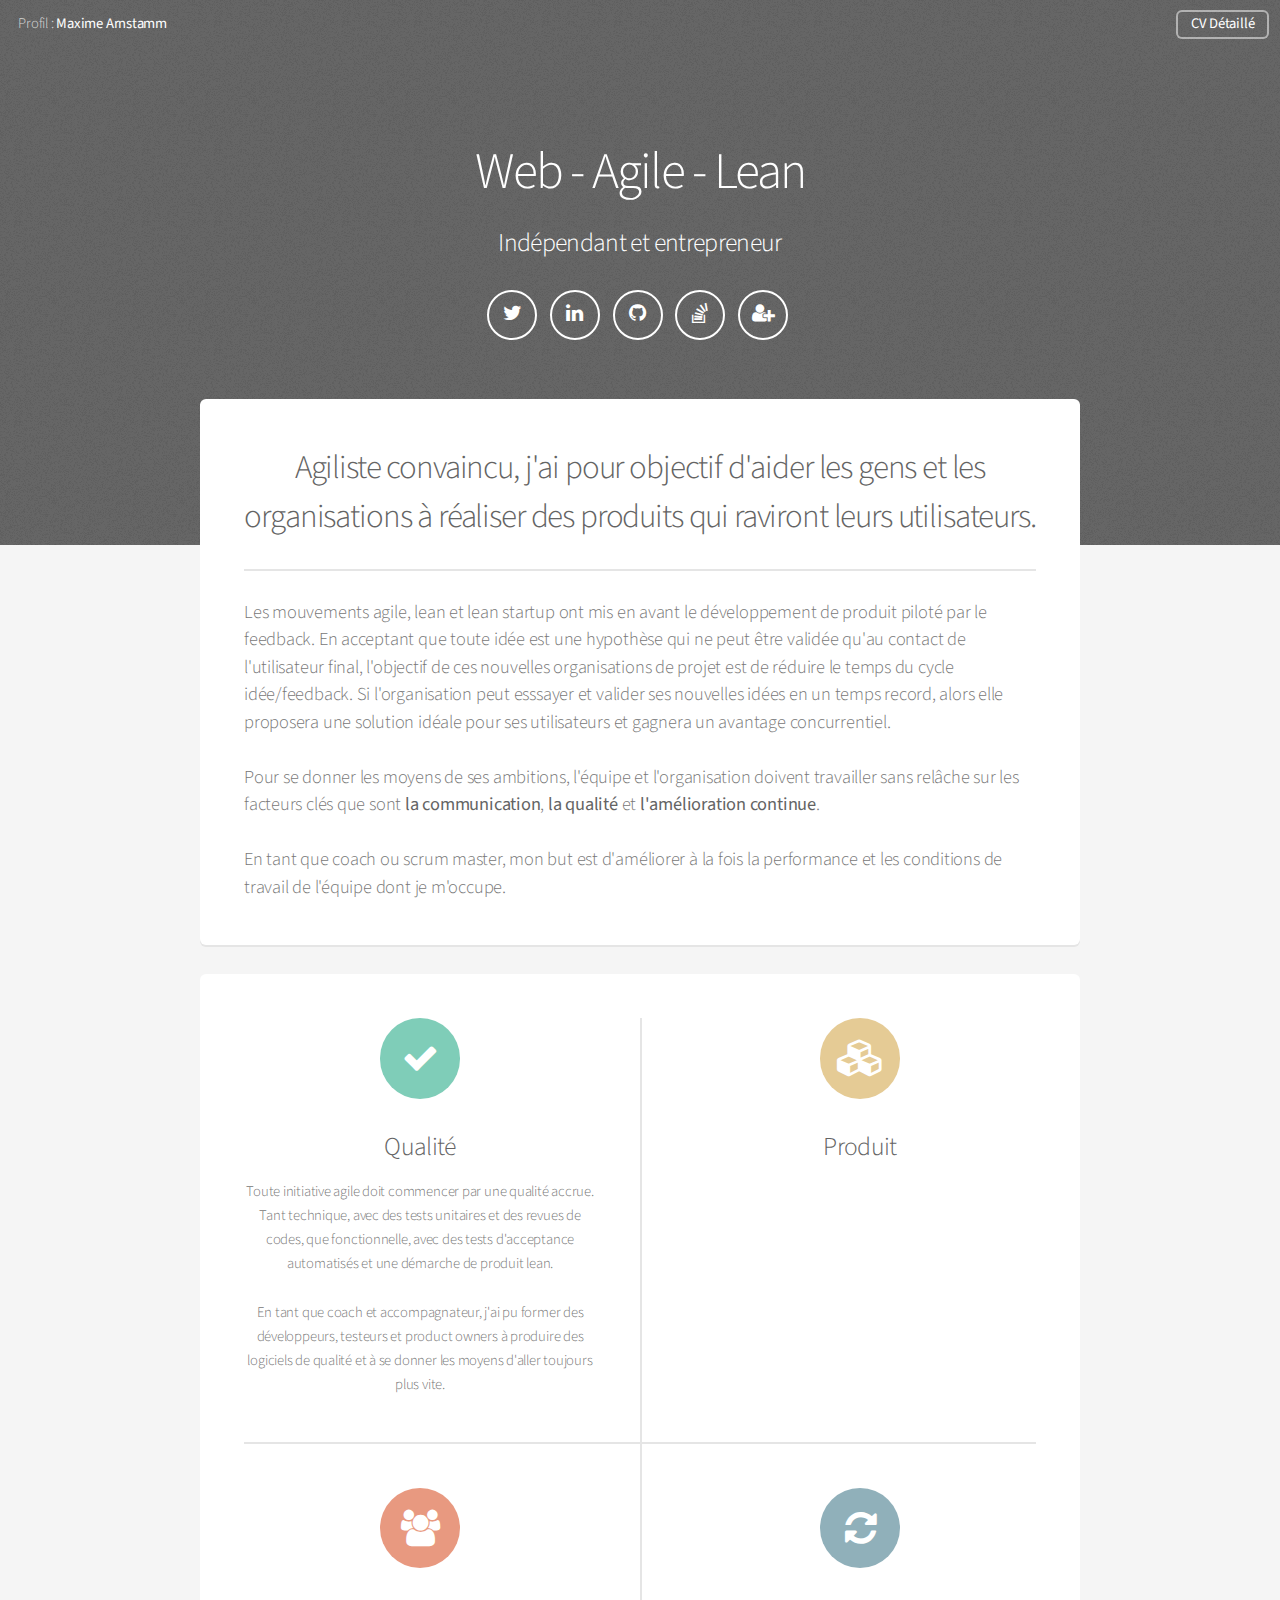
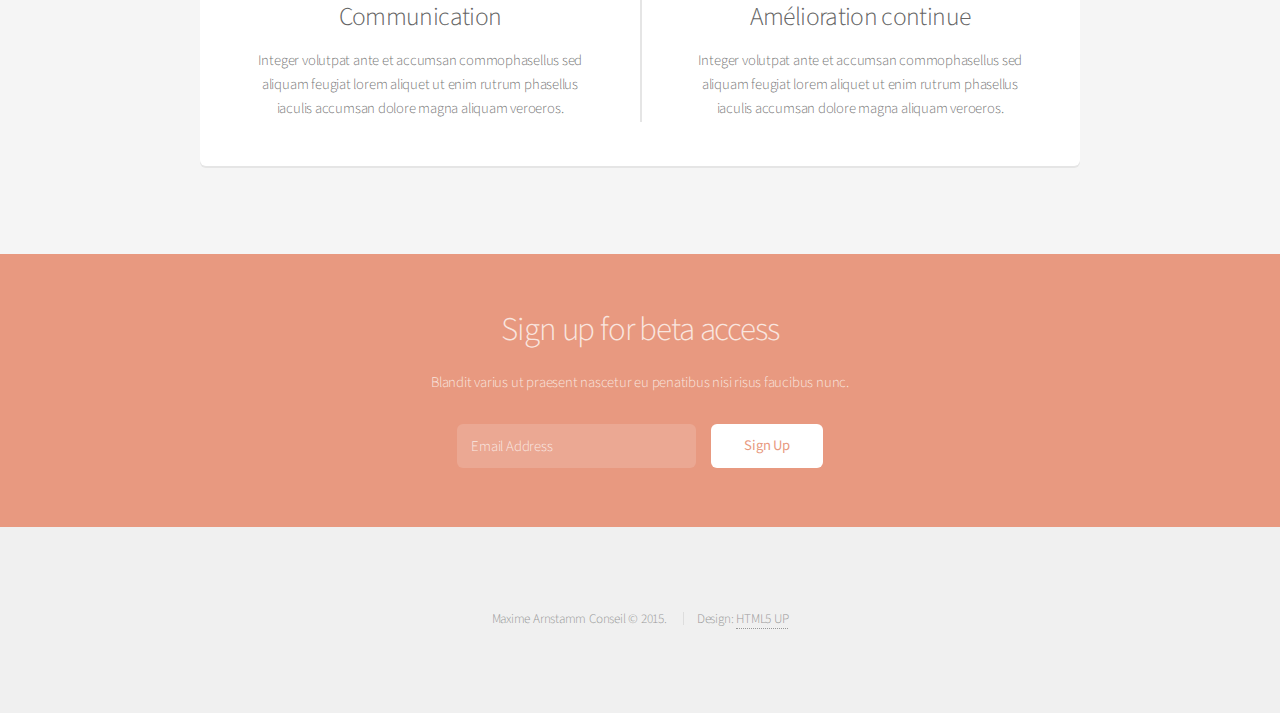
==== commit cf420da8: "maj cv pour scrum master + carré qualité" ====
--- a/index.html
+++ b/index.html
@@ -30,7 +30,7 @@
 		</header>
 
 		<!-- Banner -->
-		<section id="banner">
+		<section id="banner" class="banner-main">
 			<h2>Web - Agile - Lean</h2>
 			<h3>Indépendant et entrepreneur</h3>
 			<ul class="list-inline">
@@ -78,6 +78,8 @@
 						l'organisation doivent travailler sans relâche sur les
 						facteurs clés que sont <strong>la communication</strong>,
 						<strong>la qualité</strong> et <strong>l'amélioration continue</strong>.
+						<br/>
+						<br/>
 						En tant que coach ou scrum master, mon but est d'améliorer à la fois
 						la performance et les conditions de travail de l'équipe dont je m'occupe.
 					</p>
@@ -89,23 +91,31 @@
 					<section>
 						<span class="icon major fa-check accent3"></span>
 						<h3>Qualité</h3>
-						<p>Integer volutpat ante et accumsan commophasellus sed aliquam feugiat lorem aliquet ut enim rutrum phasellus iaculis accumsan dolore magna aliquam veroeros.</p>
+						<p>
+							Toute initiative agile doit commencer par une qualité accrue.
+							Tant technique, avec des tests unitaires et des revues de codes,
+							que fonctionnelle, avec des tests d'acceptance automatisés et une démarche de produit lean.
+							<br/><br/>
+							En tant que coach et accompagnateur, j'ai pu former des développeurs, testeurs et product owners
+							à produire des logiciels de qualité et à se donner les moyens d'aller toujours plus vite.
+						</p>
 					</section>
+					<section>
+						<span class="icon major fa-cubes accent5"></span>
+						<h3>Produit</h3>
+						<p>
+						</p>
+					</section>
+				</div>
+				<div class="features-row">
 					<section>
 						<span class="icon major fa-users accent2"></span>
 						<h3>Communication</h3>
 						<p>Integer volutpat ante et accumsan commophasellus sed aliquam feugiat lorem aliquet ut enim rutrum phasellus iaculis accumsan dolore magna aliquam veroeros.</p>
 					</section>
-				</div>
-				<div class="features-row">
 					<section>
 						<span class="icon major fa-refresh accent4"></span>
 						<h3>Amélioration continue</h3>
-						<p>Integer volutpat ante et accumsan commophasellus sed aliquam feugiat lorem aliquet ut enim rutrum phasellus iaculis accumsan dolore magna aliquam veroeros.</p>
-					</section>
-					<section>
-						<span class="icon major fa-gear accent5"></span>
-						<h3>Organisation</h3>
 						<p>Integer volutpat ante et accumsan commophasellus sed aliquam feugiat lorem aliquet ut enim rutrum phasellus iaculis accumsan dolore magna aliquam veroeros.</p>
 					</section>
 				</div>
--- a/assets/css/mine.css
+++ b/assets/css/mine.css
@@ -1,40 +1,94 @@
 .btn-social {
-    display: inline-block;
-    width: 50px;
-    height: 50px;
-    border: 2px solid #fff;
-    border-radius: 100%;
-    text-align: center;
-    font-size: 20px;
-    line-height: 45px;
+  display: inline-block;
+  width: 50px;
+  height: 50px;
+  border: 2px solid #fff;
+  border-radius: 100%;
+  text-align: center;
+  font-size: 20px;
+  line-height: 45px;
+}
+.btn-outline {
+  margin-top: 15px;
+  border: solid 2px #fff;
+  font-size: 20px;
+  color: #fff;
+  background: 0 0;
+  transition: all .3s ease-in-out;
+}
+.btn-outline:hover, .btn-outline:focus, .btn-outline:active, .btn-outline.active {
+  border: solid 2px #fff;
+  color: #444;
+  background: #fff;
+}
+.list-inline {
+  list-style: outside none none;
+  margin-left: -5px;
+  padding-left: 0;
+}
+.list-inline > li {
+  display: inline-block;
+  padding-left: 5px;
+  padding-right: 5px;
+}
+.img-circle {
+  border-radius: 50%;
+}
+.img-responsive, .thumbnail > img, .thumbnail a > img, .carousel-inner > .item > img, .carousel-inner > .item > a > img {
+  display: block;
+  height: auto;
+  max-width: 100%;
+}
+img {
+  vertical-align: middle;
+}
+img {
+  border: 0 none;
+}
+.label-default {
+  background-color: #777;
+}
+.label {
+  border-radius: 0.25em;
+  color: #fff;
+  display: inline;
+  font-size: 75%;
+  font-weight: 700;
+  line-height: 1;
+  padding: 0.2em 0.6em 0.3em;
+  text-align: center;
+  vertical-align: baseline;
+  white-space: nowrap;
+}
+.text-center {
+  text-align: center;
+}
+.text-muted {
+  color: #777;
+}
+.resume h2, .resume h3, .resume h4 {
+  font-weight: 700;
+  text-transform: uppercase;
+  margin: 0;
+}
+.resume h3 {
+  font-size: 24px;
+}
+.resume h4 {
+  font-size: 18px;
 }
 
-.btn-outline {
-    margin-top: 15px;
-    border: solid 2px #fff;
-    font-size: 20px;
+.badge {
+    background-color: #777;
+    border-radius: 10px;
     color: #fff;
-    background: 0 0;
-    transition: all .3s ease-in-out;
+    display: inline-block;
+    font-size: 12px;
+    font-weight: 700;
+    line-height: 1;
+    min-width: 10px;
+    padding: 3px 7px;
+    text-align: center;
+    vertical-align: baseline;
+    white-space: nowrap;
 }
-
-.btn-outline:hover,
-.btn-outline:focus,
-.btn-outline:active,
-.btn-outline.active {
-    border: solid 2px #fff;
-    color: #444;
-    background: #fff;
-}
-
-.list-inline {
-    list-style: outside none none;
-    margin-left: -5px;
-    padding-left: 0;
-}
-
-.list-inline > li {
-    display: inline-block;
-    padding-left: 5px;
-    padding-right: 5px;
-}
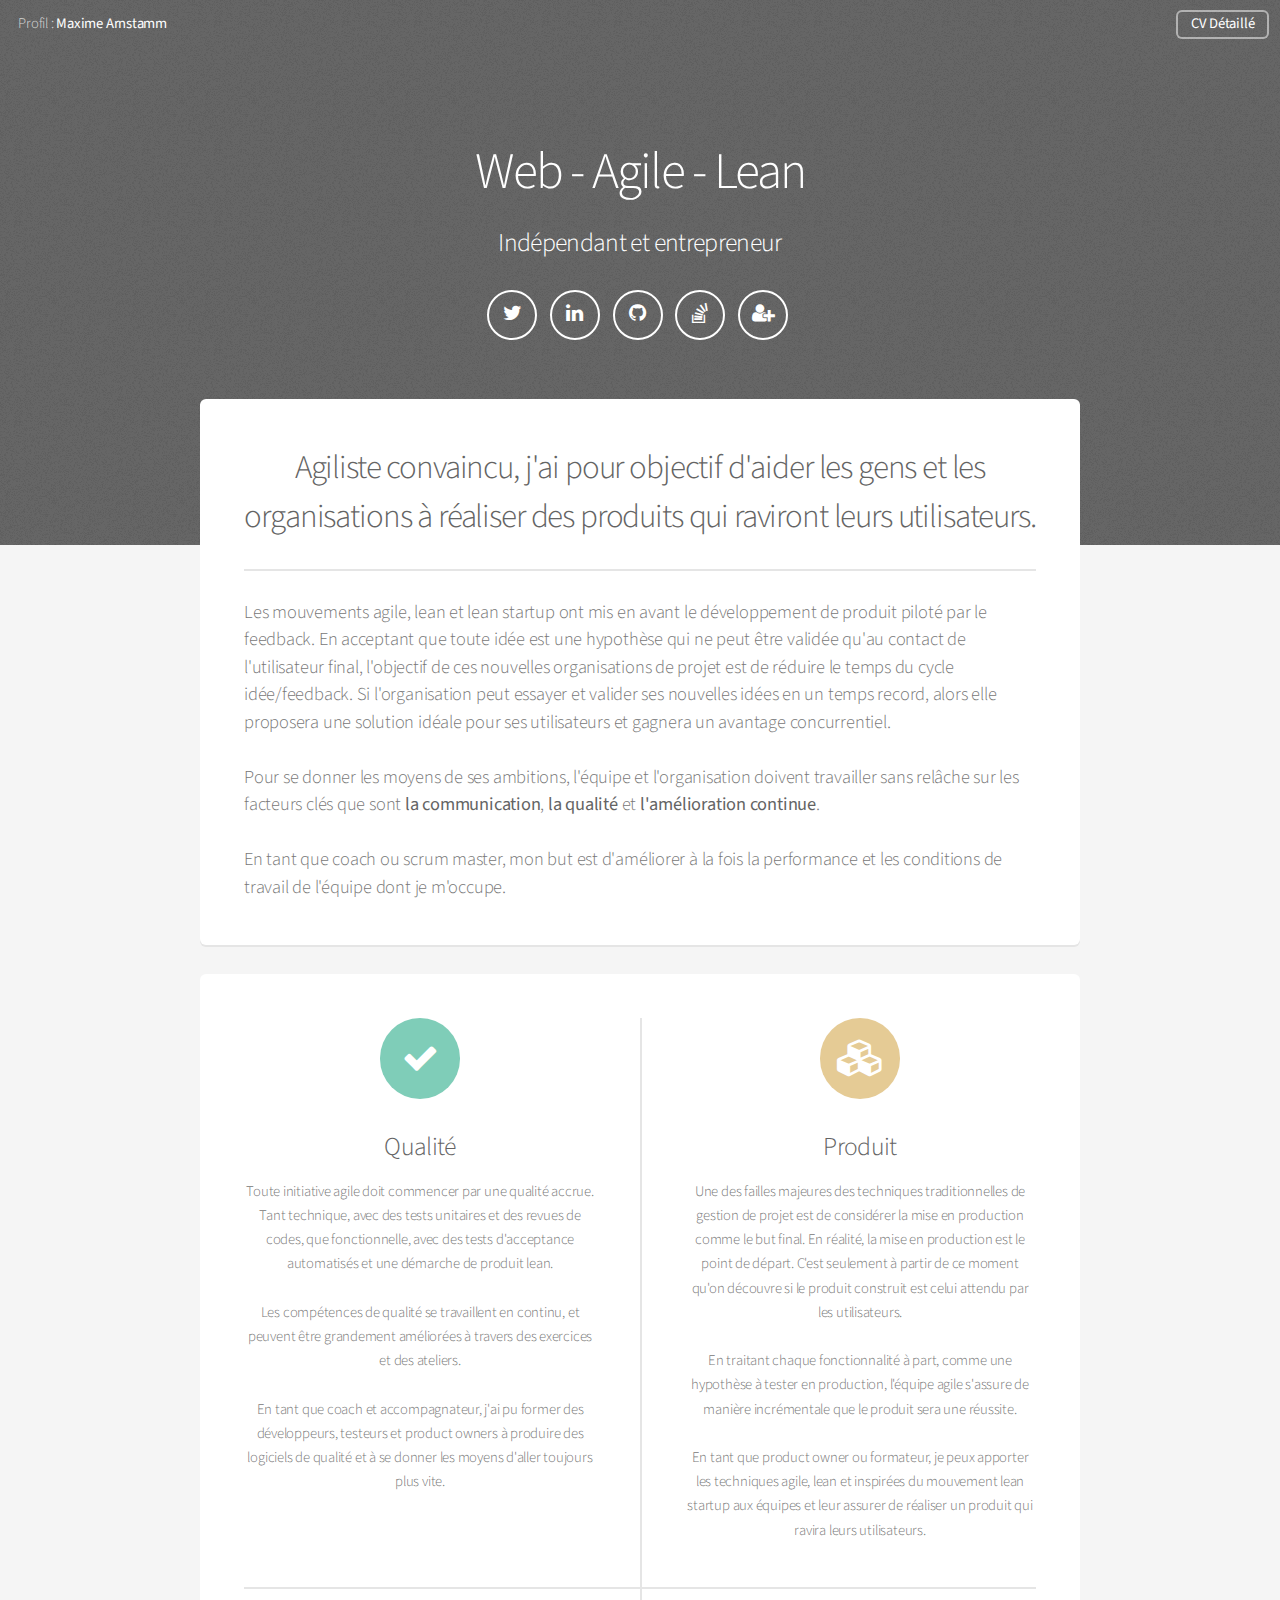
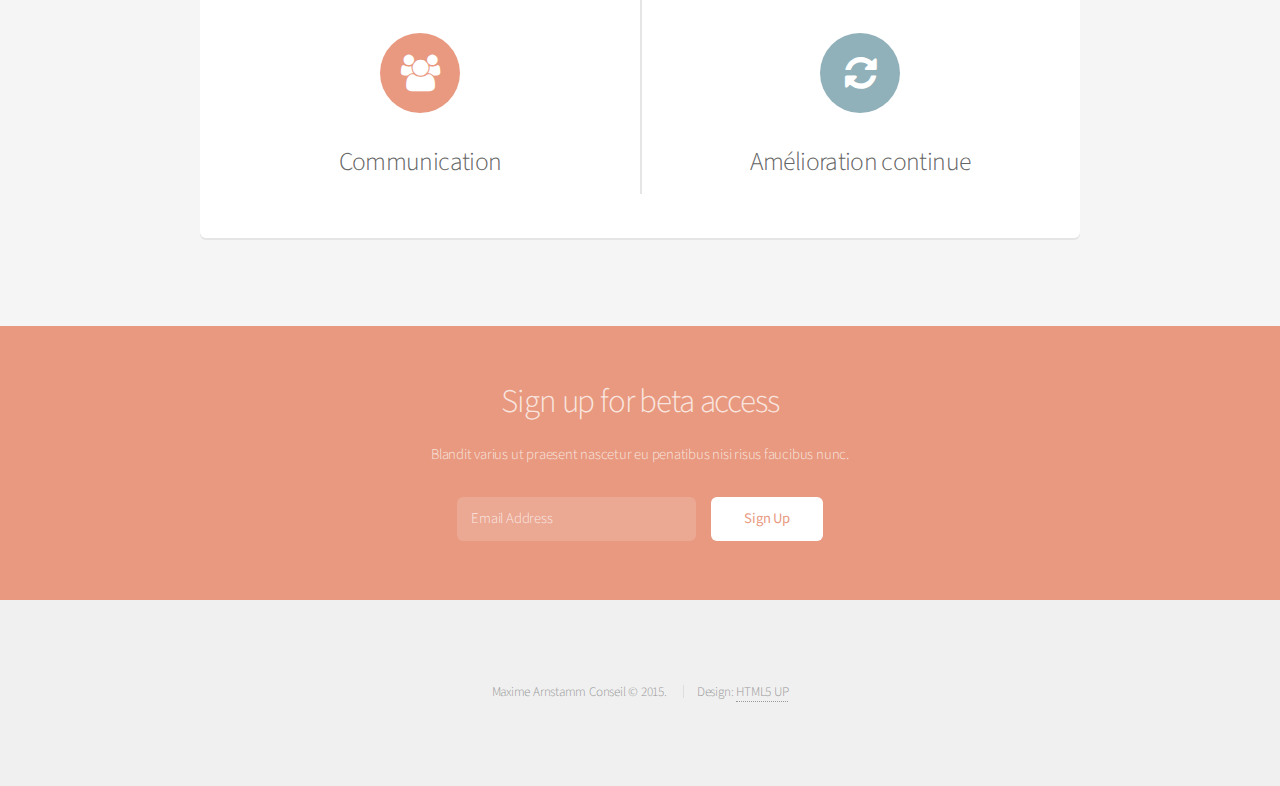
==== commit 135d4728: "ajout de la case produit" ====
--- a/index.html
+++ b/index.html
@@ -68,7 +68,7 @@
 						En acceptant que toute idée est une hypothèse qui ne peut être
 						validée qu'au contact de l'utilisateur final, l'objectif de ces
 						nouvelles organisations	de projet est de réduire le temps
-						du cycle idée/feedback. Si l'organisation peut esssayer et
+						du cycle idée/feedback. Si l'organisation peut essayer et
 						valider ses nouvelles idées en un temps record, alors elle
 						proposera une solution idéale pour ses utilisateurs et
 						gagnera un avantage concurrentiel.
@@ -96,6 +96,9 @@
 							Tant technique, avec des tests unitaires et des revues de codes,
 							que fonctionnelle, avec des tests d'acceptance automatisés et une démarche de produit lean.
 							<br/><br/>
+							Les compétences de qualité se travaillent en continu, et peuvent être
+							grandement améliorées à travers des exercices et des ateliers.
+							<br/><br/>
 							En tant que coach et accompagnateur, j'ai pu former des développeurs, testeurs et product owners
 							à produire des logiciels de qualité et à se donner les moyens d'aller toujours plus vite.
 						</p>
@@ -104,6 +107,18 @@
 						<span class="icon major fa-cubes accent5"></span>
 						<h3>Produit</h3>
 						<p>
+							Une des failles majeures des techniques traditionnelles de gestion de projet
+							est de considérer la mise en production comme le but final.
+							En réalité, la mise en production est le point de départ.
+							C'est seulement à partir de ce moment qu'on découvre si le
+							produit construit est celui attendu par les utilisateurs.
+							<br/><br/>
+							En traitant chaque fonctionnalité à part, comme une hypothèse à tester en production,
+							l'équipe agile s'assure de manière incrémentale que le produit sera une réussite.
+							<br/><br/>
+							En tant que product owner ou formateur, je peux apporter les techniques agile, lean
+							et inspirées du mouvement lean startup aux équipes et leur assurer de réaliser
+							un produit qui ravira leurs utilisateurs.
 						</p>
 					</section>
 				</div>
@@ -111,12 +126,16 @@
 					<section>
 						<span class="icon major fa-users accent2"></span>
 						<h3>Communication</h3>
-						<p>Integer volutpat ante et accumsan commophasellus sed aliquam feugiat lorem aliquet ut enim rutrum phasellus iaculis accumsan dolore magna aliquam veroeros.</p>
+						<p>
+
+						</p>
 					</section>
 					<section>
 						<span class="icon major fa-refresh accent4"></span>
 						<h3>Amélioration continue</h3>
-						<p>Integer volutpat ante et accumsan commophasellus sed aliquam feugiat lorem aliquet ut enim rutrum phasellus iaculis accumsan dolore magna aliquam veroeros.</p>
+						<p>
+							
+						</p>
 					</section>
 				</div>
 			</section>
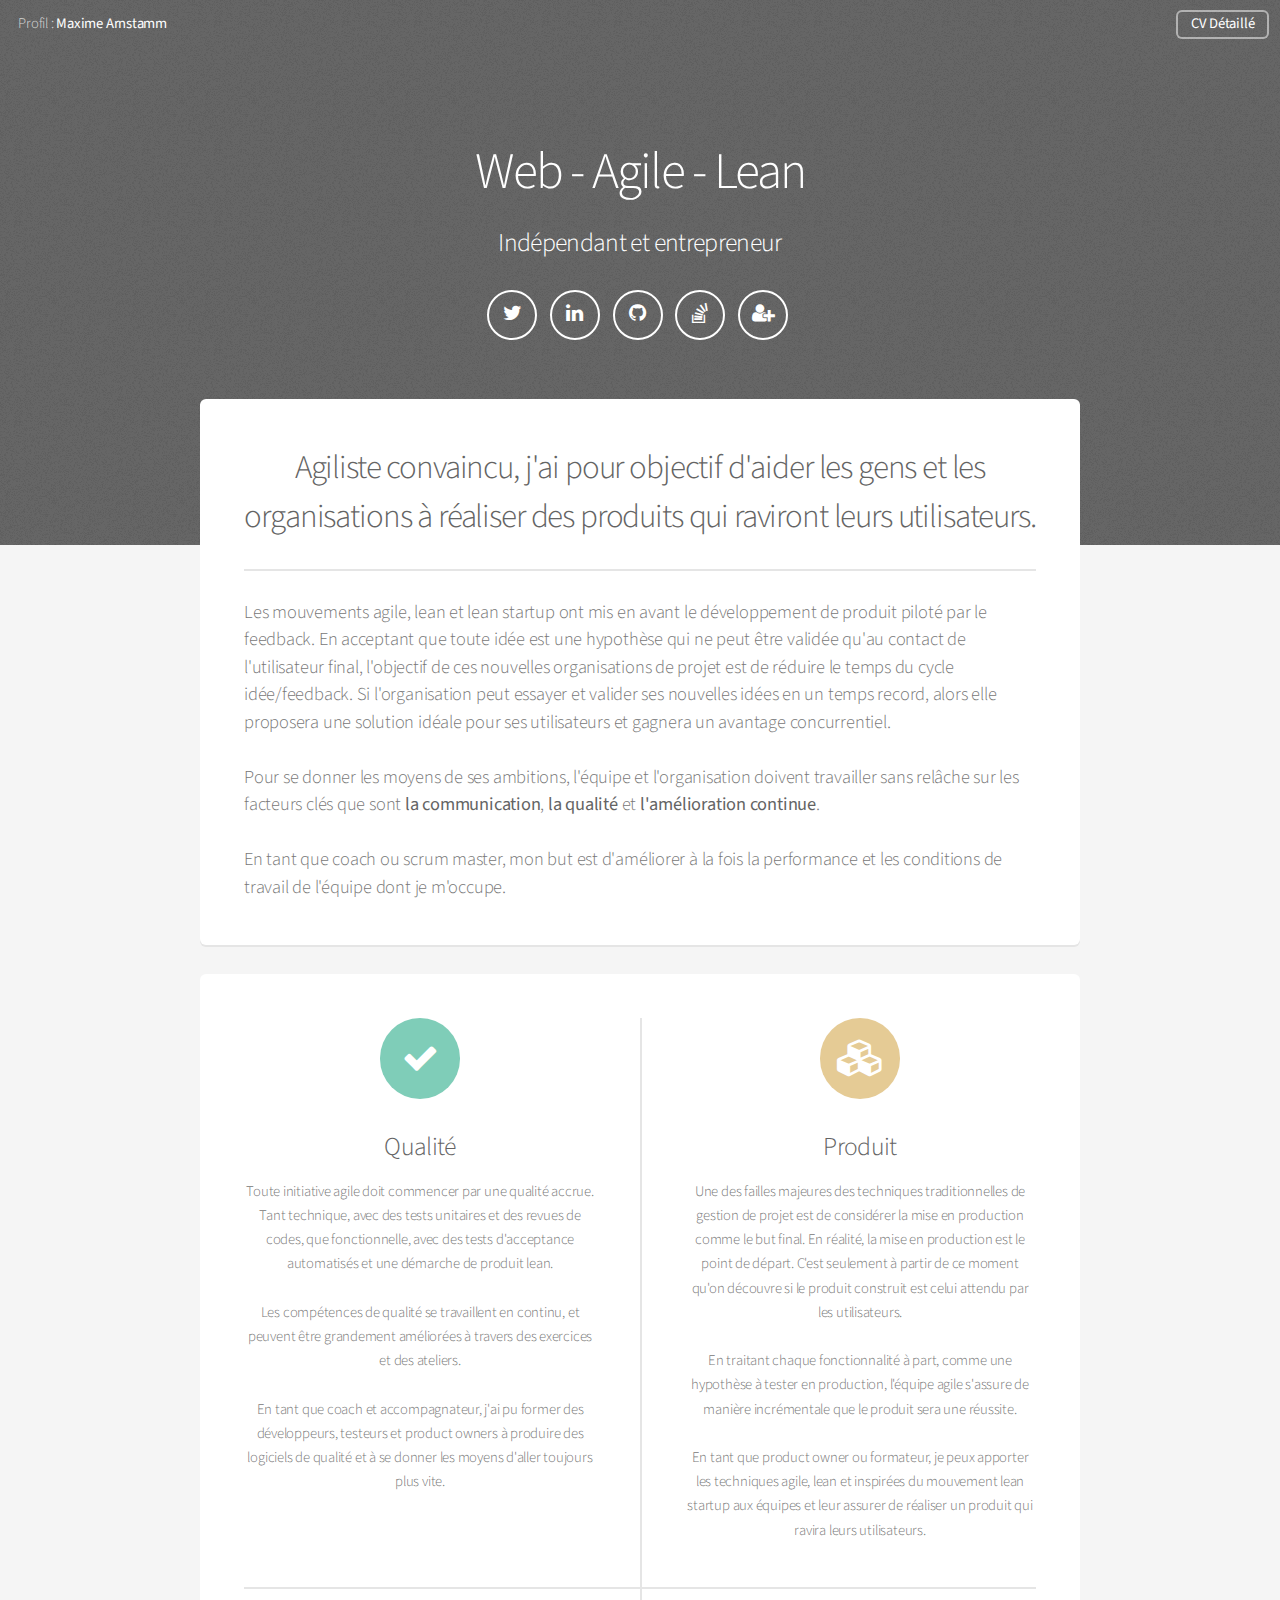
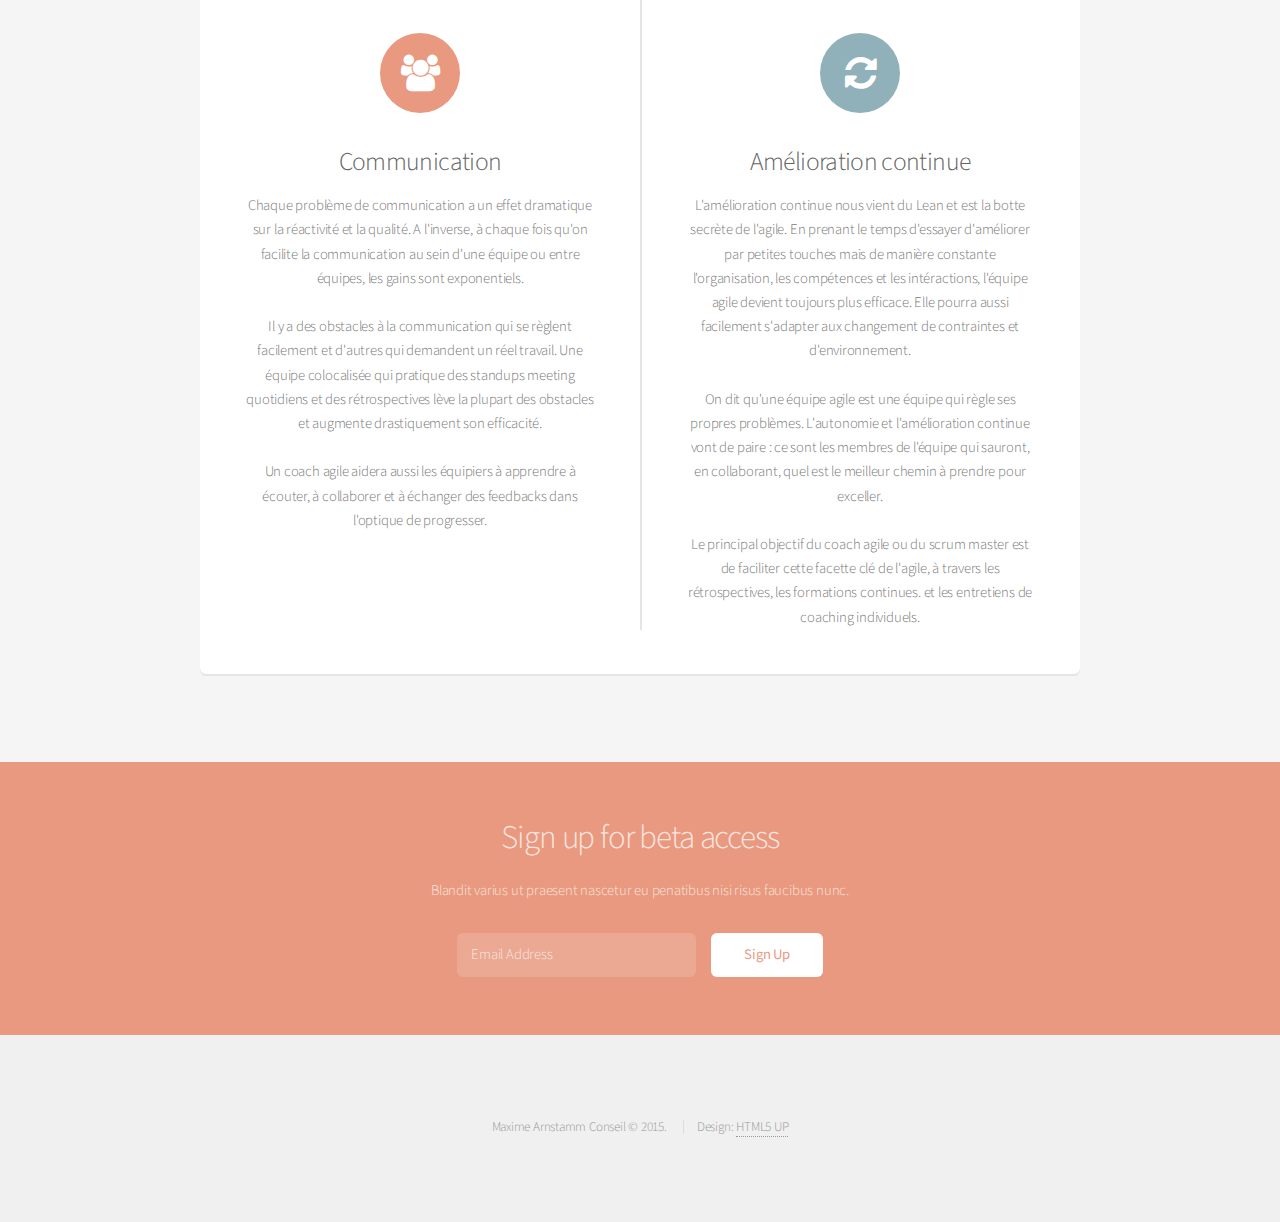
==== commit 5f7018ef: "deux derniers carrés" ====
--- a/index.html
+++ b/index.html
@@ -127,14 +127,36 @@
 						<span class="icon major fa-users accent2"></span>
 						<h3>Communication</h3>
 						<p>
-
+							Chaque problème de communication a un effet dramatique sur la réactivité et la qualité.
+							A l'inverse, à chaque fois qu'on facilite la communication au sein d'une équipe ou entre équipes,
+							les gains sont exponentiels.
+							<br/><br/>
+							Il y a des obstacles à la communication qui se règlent facilement et d'autres qui demandent
+							un réel travail. Une équipe colocalisée qui pratique des standups meeting quotidiens
+							et des rétrospectives lève la plupart des obstacles et augmente drastiquement son efficacité.
+							<br/><br/>
+							Un coach agile aidera aussi les équipiers à apprendre à écouter, à collaborer et à échanger des feedbacks
+							dans l'optique de progresser.
 						</p>
 					</section>
 					<section>
 						<span class="icon major fa-refresh accent4"></span>
 						<h3>Amélioration continue</h3>
 						<p>
-							
+							L'amélioration continue nous vient du Lean et est la botte secrète de l'agile.
+							En prenant le temps d'essayer d'améliorer par petites touches mais de manière constante
+							l'organisation, les compétences et les intéractions, l'équipe agile
+							devient toujours plus efficace. Elle pourra aussi facilement s'adapter aux changement
+							de contraintes et d'environnement.
+							<br/><br/>
+							On dit qu'une équipe agile est une équipe qui règle ses propres problèmes.
+							L'autonomie et l'amélioration continue vont de paire : ce sont les membres
+							de l'équipe qui sauront, en collaborant, quel est le meilleur chemin à prendre
+							pour exceller.
+							<br/><br/>
+							Le principal objectif du coach agile ou du scrum master est de faciliter
+							cette facette clé de l'agile, à travers les rétrospectives, les formations continues.
+							et les entretiens de coaching individuels.
 						</p>
 					</section>
 				</div>
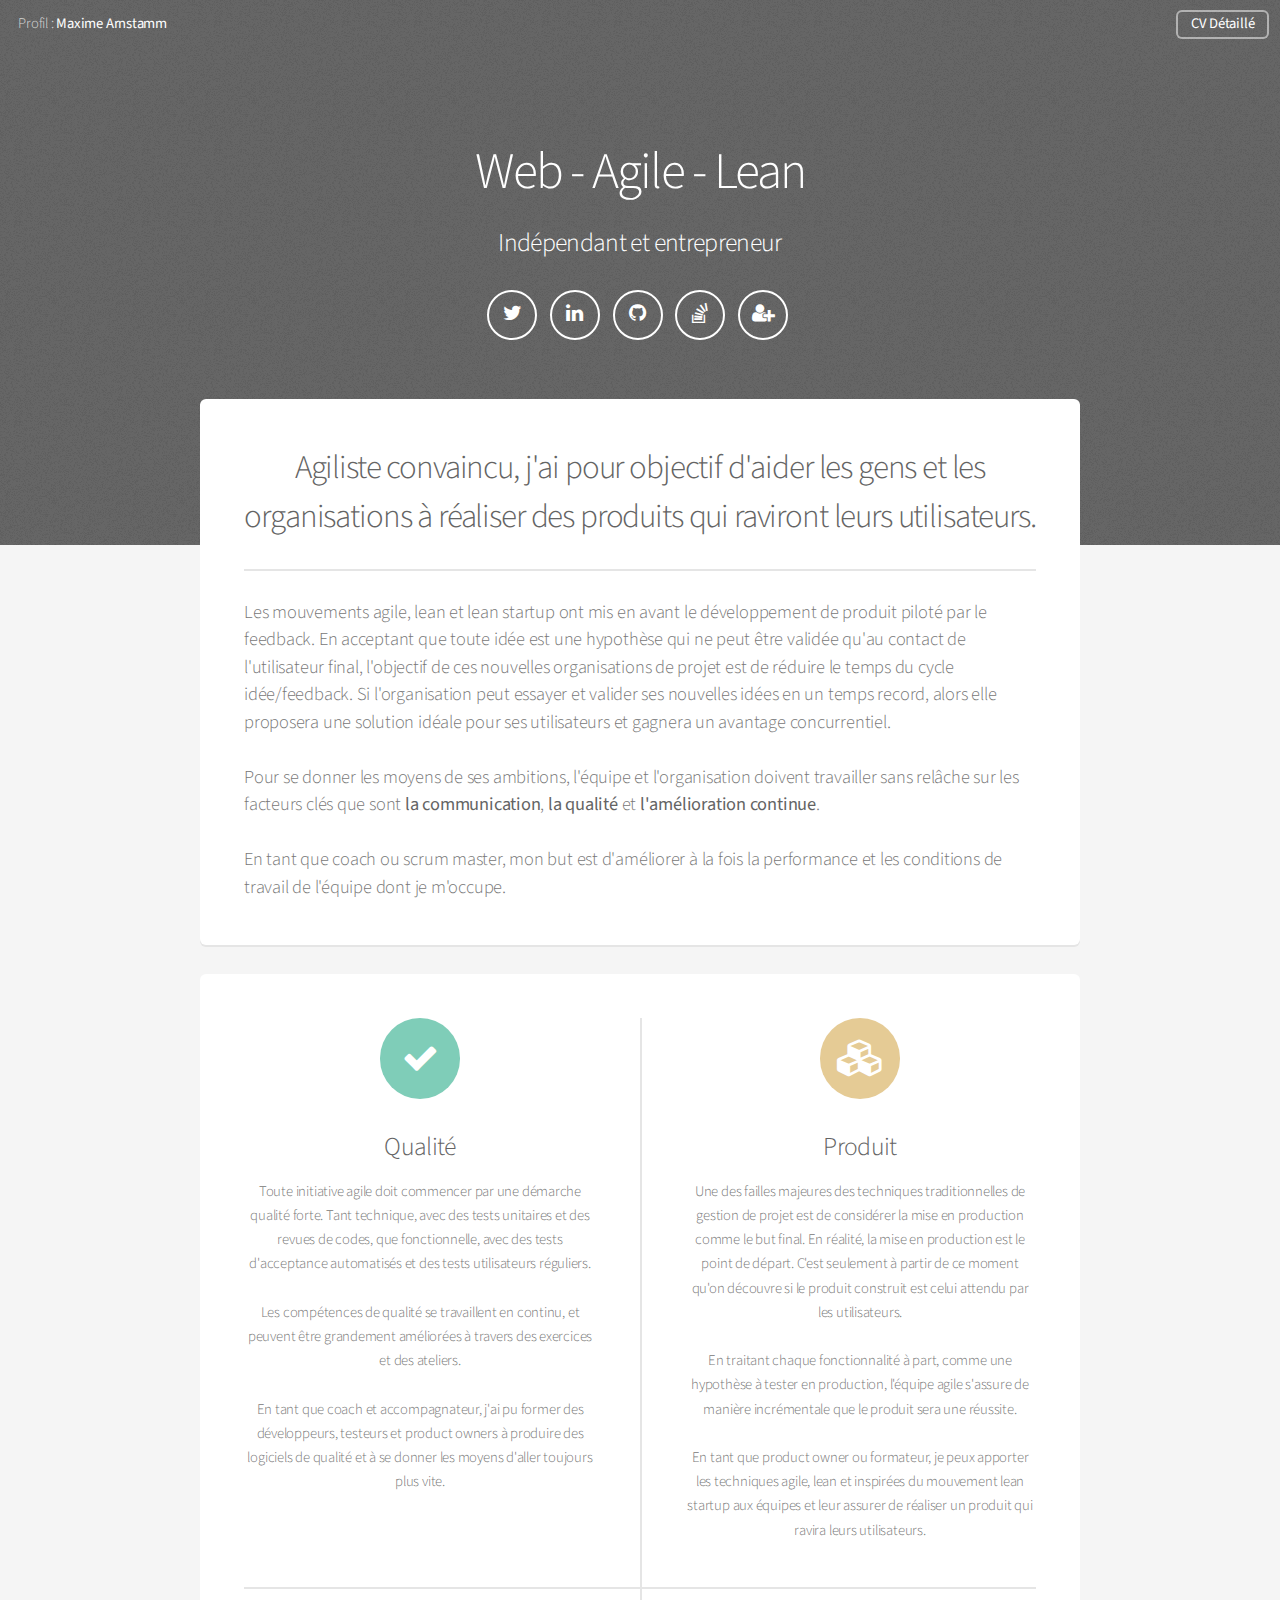
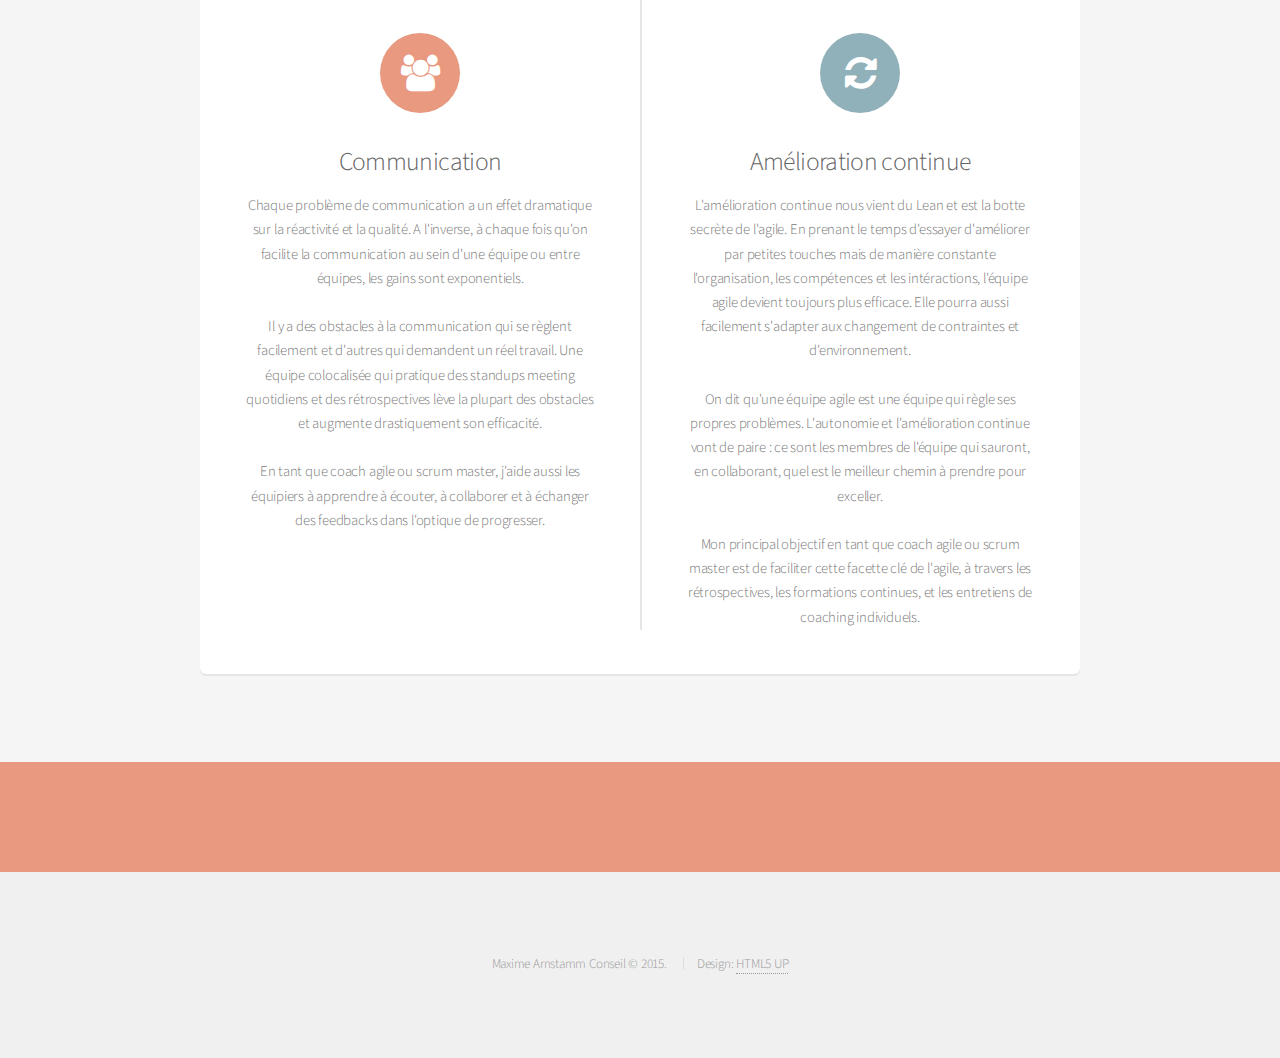
==== commit 965dd657: "ajustement dans le texte" ====
--- a/index.html
+++ b/index.html
@@ -92,9 +92,10 @@
 						<span class="icon major fa-check accent3"></span>
 						<h3>Qualité</h3>
 						<p>
-							Toute initiative agile doit commencer par une qualité accrue.
+							Toute initiative agile doit commencer par une démarche qualité forte. 
 							Tant technique, avec des tests unitaires et des revues de codes,
-							que fonctionnelle, avec des tests d'acceptance automatisés et une démarche de produit lean.
+							que fonctionnelle, avec des tests d'acceptance automatisés et
+							des tests utilisateurs réguliers.
 							<br/><br/>
 							Les compétences de qualité se travaillent en continu, et peuvent être
 							grandement améliorées à travers des exercices et des ateliers.
@@ -135,7 +136,8 @@
 							un réel travail. Une équipe colocalisée qui pratique des standups meeting quotidiens
 							et des rétrospectives lève la plupart des obstacles et augmente drastiquement son efficacité.
 							<br/><br/>
-							Un coach agile aidera aussi les équipiers à apprendre à écouter, à collaborer et à échanger des feedbacks
+							En tant que coach agile ou scrum master, j'aide aussi les équipiers à
+							apprendre à écouter, à collaborer et à échanger des feedbacks
 							dans l'optique de progresser.
 						</p>
 					</section>
@@ -154,8 +156,8 @@
 							de l'équipe qui sauront, en collaborant, quel est le meilleur chemin à prendre
 							pour exceller.
 							<br/><br/>
-							Le principal objectif du coach agile ou du scrum master est de faciliter
-							cette facette clé de l'agile, à travers les rétrospectives, les formations continues.
+							Mon principal objectif en tant que coach agile ou scrum master est de faciliter
+							cette facette clé de l'agile, à travers les rétrospectives, les formations continues,
 							et les entretiens de coaching individuels.
 						</p>
 					</section>
@@ -168,21 +170,6 @@
 
 		<!-- CTA -->
 		<section id="cta">
-
-			<h2>Sign up for beta access</h2>
-			<p>Blandit varius ut praesent nascetur eu penatibus nisi risus faucibus nunc.</p>
-
-			<form>
-				<div class="row uniform 50%">
-					<div class="8u 12u(mobilep)">
-						<input type="email" name="email" id="email" placeholder="Email Address" />
-					</div>
-					<div class="4u 12u(mobilep)">
-						<input type="submit" value="Sign Up" class="fit" />
-					</div>
-				</div>
-			</form>
-
 		</section>
 
 		<!-- Footer -->
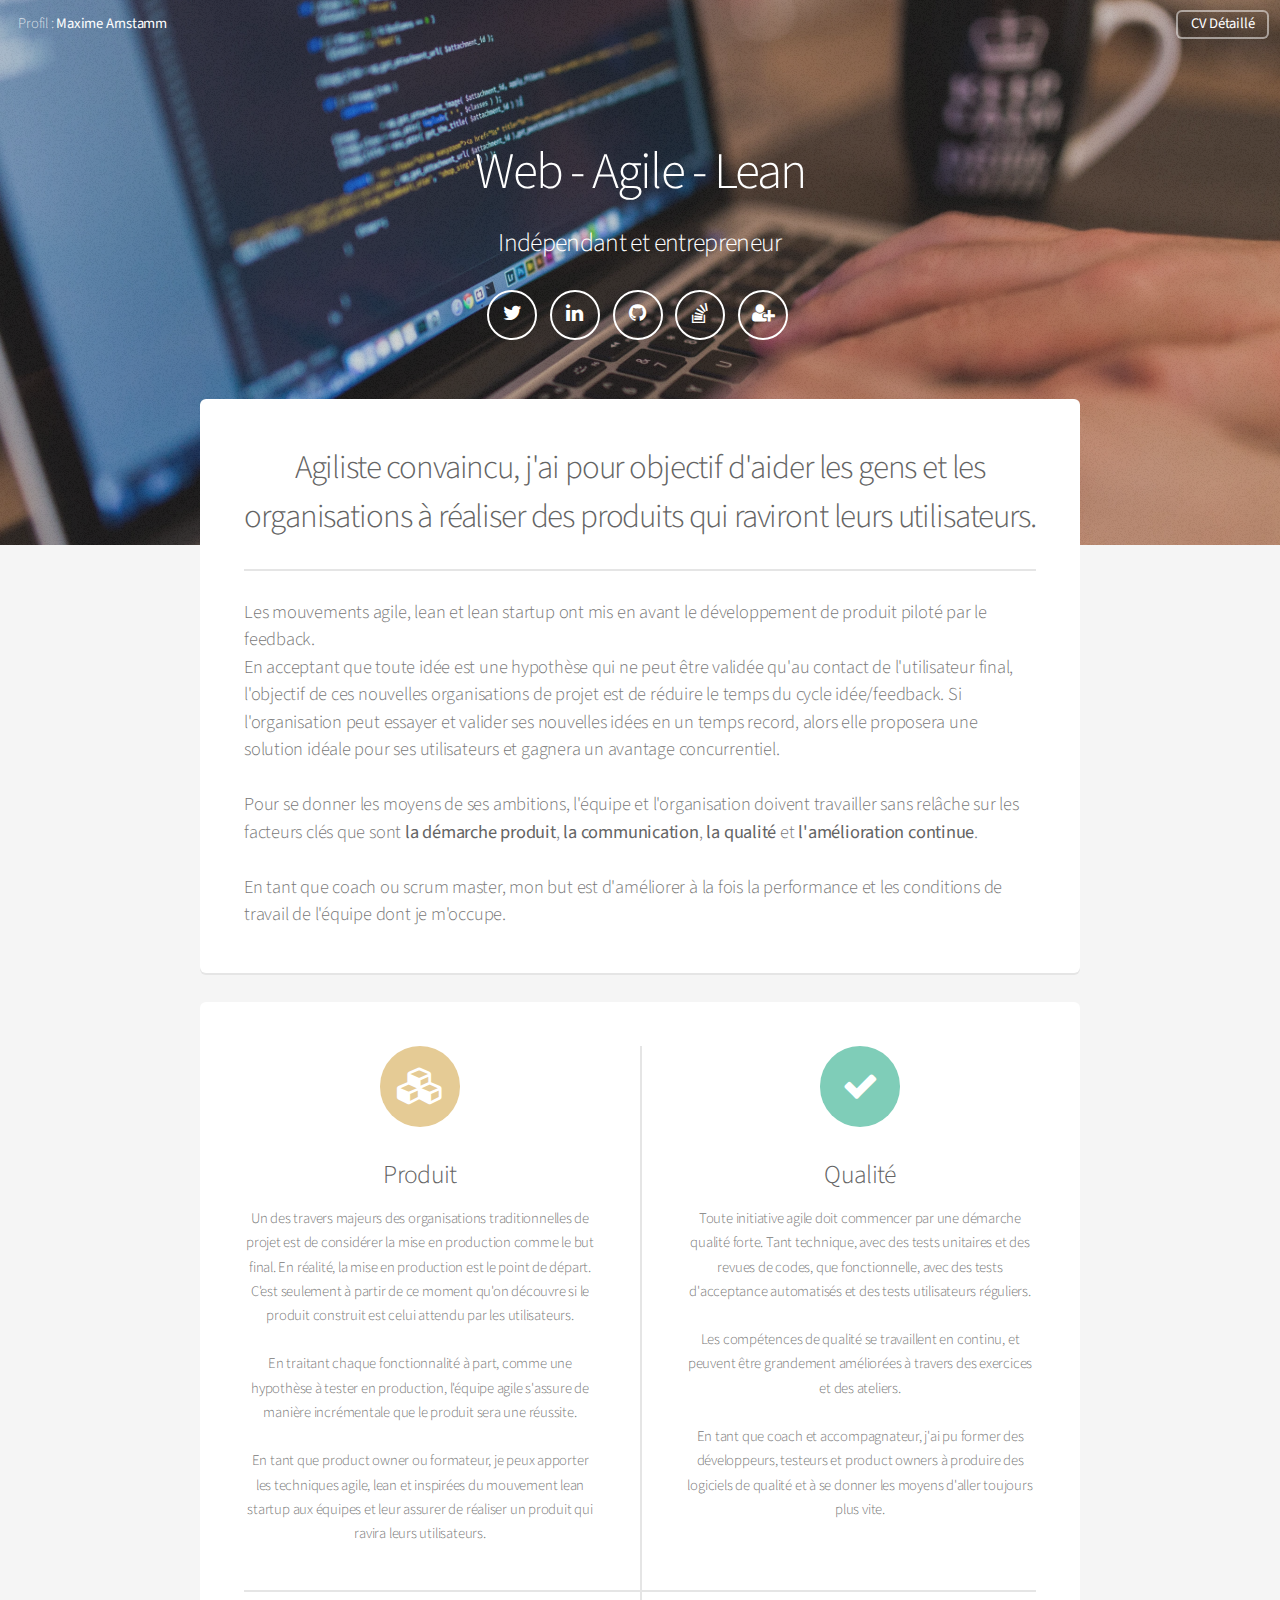
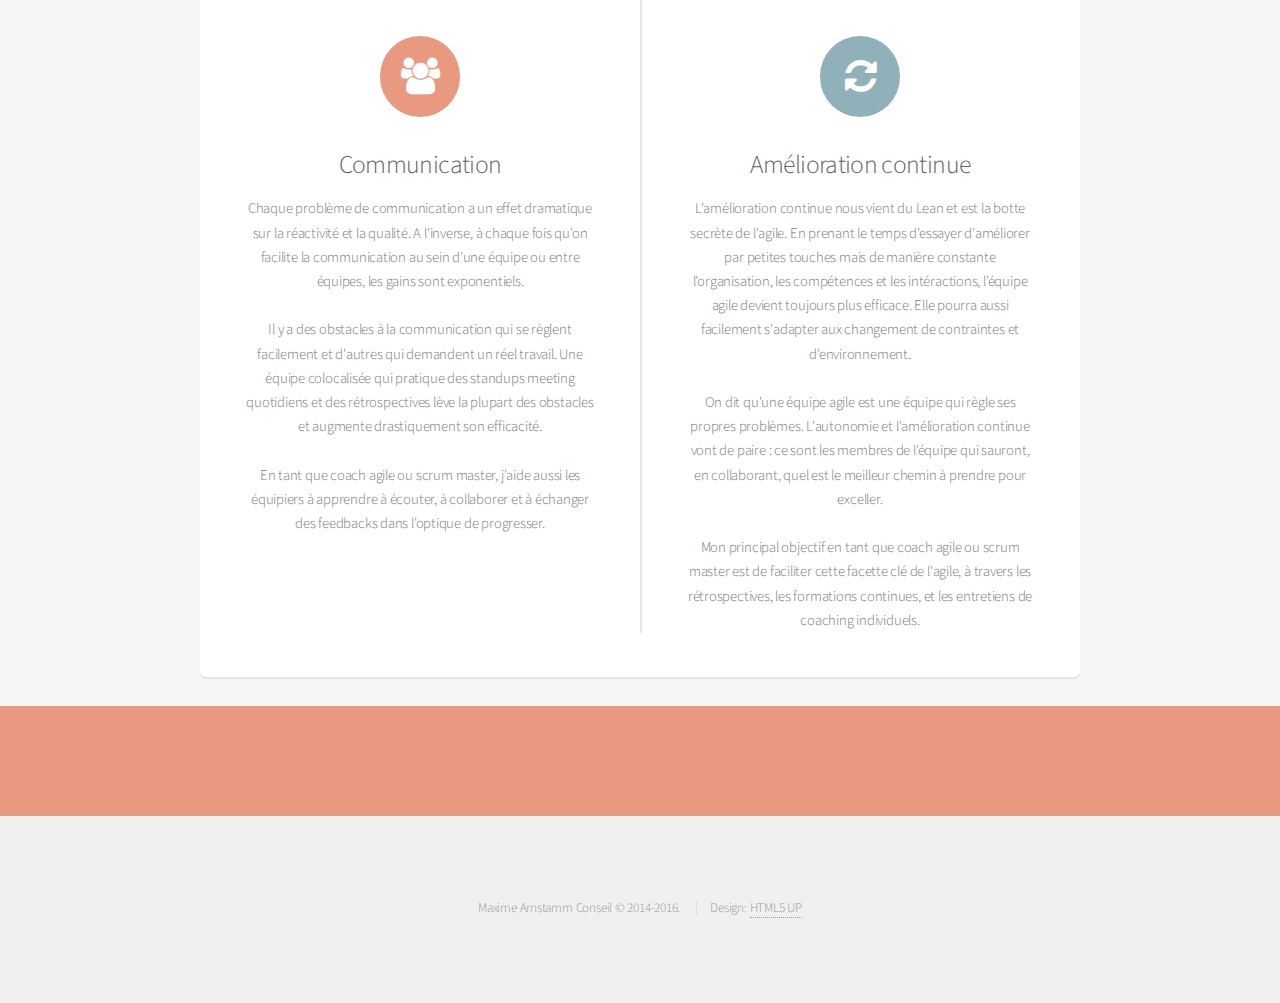
==== commit f80f8e59: "maj du cv web" ====
--- a/index.html
+++ b/index.html
@@ -64,7 +64,7 @@
 					</h2>
 					<p style="text-align: left">
 						Les mouvements agile, lean et lean startup ont mis en avant
-						le développement de produit piloté par le feedback.
+						le développement de produit piloté par le feedback.<br/>
 						En acceptant que toute idée est une hypothèse qui ne peut être
 						validée qu'au contact de l'utilisateur final, l'objectif de ces
 						nouvelles organisations	de projet est de réduire le temps
@@ -76,7 +76,7 @@
 						<br/>
 						Pour se donner les moyens de ses ambitions, l'équipe et
 						l'organisation doivent travailler sans relâche sur les
-						facteurs clés que sont <strong>la communication</strong>,
+						facteurs clés que sont <strong>la démarche produit</strong>, <strong>la communication</strong>,
 						<strong>la qualité</strong> et <strong>l'amélioration continue</strong>.
 						<br/>
 						<br/>
@@ -89,26 +89,10 @@
 			<section class="box special features">
 				<div class="features-row">
 					<section>
-						<span class="icon major fa-check accent3"></span>
-						<h3>Qualité</h3>
-						<p>
-							Toute initiative agile doit commencer par une démarche qualité forte. 
-							Tant technique, avec des tests unitaires et des revues de codes,
-							que fonctionnelle, avec des tests d'acceptance automatisés et
-							des tests utilisateurs réguliers.
-							<br/><br/>
-							Les compétences de qualité se travaillent en continu, et peuvent être
-							grandement améliorées à travers des exercices et des ateliers.
-							<br/><br/>
-							En tant que coach et accompagnateur, j'ai pu former des développeurs, testeurs et product owners
-							à produire des logiciels de qualité et à se donner les moyens d'aller toujours plus vite.
-						</p>
-					</section>
-					<section>
 						<span class="icon major fa-cubes accent5"></span>
 						<h3>Produit</h3>
 						<p>
-							Une des failles majeures des techniques traditionnelles de gestion de projet
+							Un des travers majeurs des organisations traditionnelles de projet
 							est de considérer la mise en production comme le but final.
 							En réalité, la mise en production est le point de départ.
 							C'est seulement à partir de ce moment qu'on découvre si le
@@ -120,6 +104,22 @@
 							En tant que product owner ou formateur, je peux apporter les techniques agile, lean
 							et inspirées du mouvement lean startup aux équipes et leur assurer de réaliser
 							un produit qui ravira leurs utilisateurs.
+						</p>
+					</section>
+					<section>
+						<span class="icon major fa-check accent3"></span>
+						<h3>Qualité</h3>
+						<p>
+							Toute initiative agile doit commencer par une démarche qualité forte.
+							Tant technique, avec des tests unitaires et des revues de codes,
+							que fonctionnelle, avec des tests d'acceptance automatisés et
+							des tests utilisateurs réguliers.
+							<br/><br/>
+							Les compétences de qualité se travaillent en continu, et peuvent être
+							grandement améliorées à travers des exercices et des ateliers.
+							<br/><br/>
+							En tant que coach et accompagnateur, j'ai pu former des développeurs, testeurs et product owners
+							à produire des logiciels de qualité et à se donner les moyens d'aller toujours plus vite.
 						</p>
 					</section>
 				</div>
@@ -175,7 +175,7 @@
 		<!-- Footer -->
 		<footer id="footer">
 			<ul class="copyright">
-				<li>Maxime Arnstamm Conseil &copy; 2015.</li>
+				<li>Maxime Arnstamm Conseil &copy; 2014-2016.</li>
 				<li>Design: <a href="http://html5up.net">HTML5 UP</a></li>
 			</ul>
 		</footer>
--- a/assets/css/main.css
+++ b/assets/css/main.css
@@ -3029,13 +3029,20 @@
 	#banner {
 		background-attachment: scroll,							fixed;
 		background-color: #666;
-		background-image: url("images/overlay.png"), url("../../images/banner2.jpg");
 		background-position: top left,						center center;
 		background-repeat: repeat,							no-repeat;
 		background-size: auto,							cover;
 		color: #fff;
 		padding: 12em 0 14em 0;
 		text-align: center;
+	}
+
+	.banner-main {
+		background-image: url("images/overlay.png"), url("../../images/banner.jpg");
+	}
+
+	.banner-resume {
+		background-image: url("images/overlay.png"), url("../../images/livres.jpg");
 	}
 
 		#banner :last-child {
@@ -3093,7 +3100,7 @@
 /* Main */
 
 	#main {
-		padding: 4em 0;
+		padding: 4em 0 0;
 	}
 
 		#main > header {
@@ -3315,7 +3322,6 @@
 		/* Section/Article */
 
 			header br {
-				display: none;
 			}
 
 			header.major {
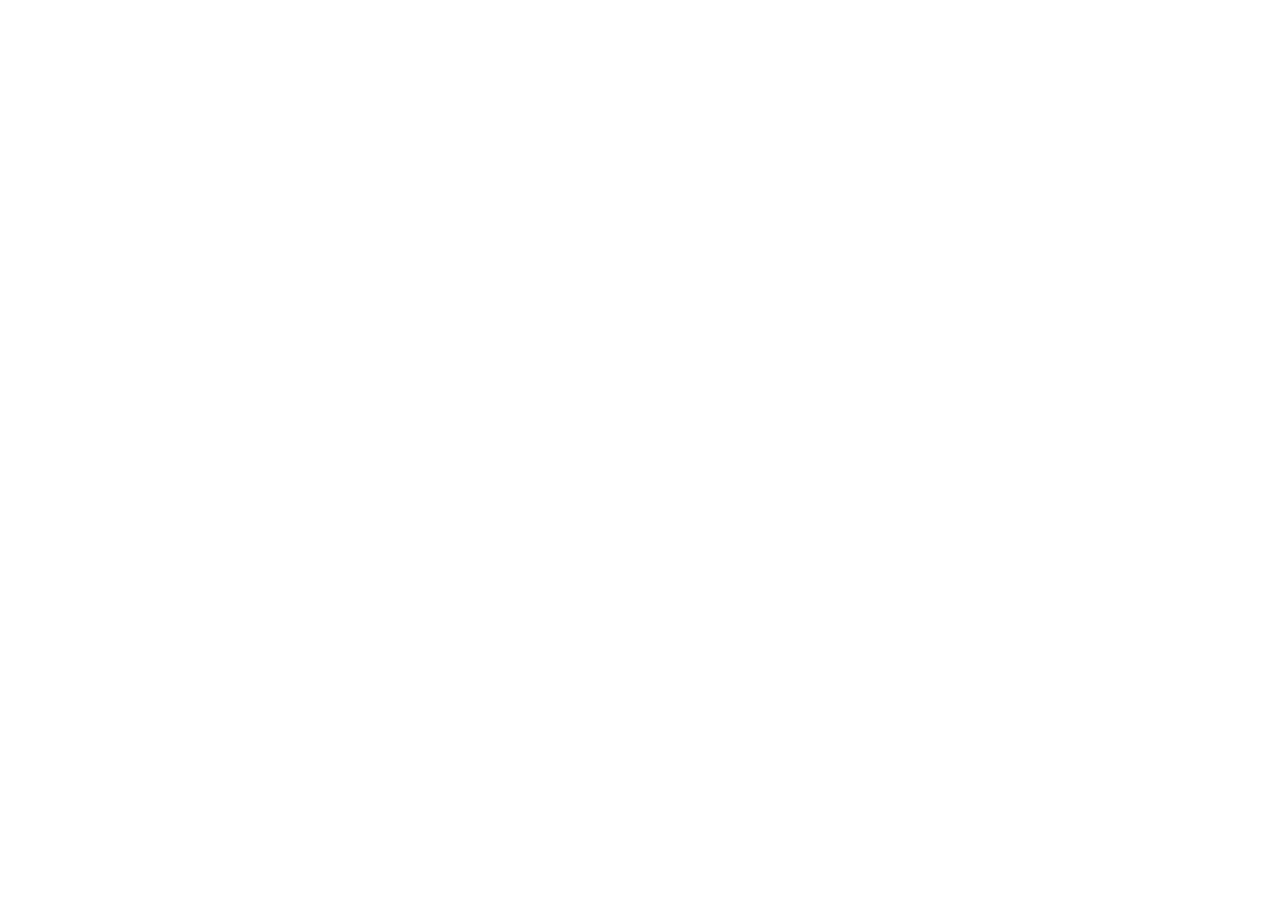
==== commit ac15a361: "suppression du vieux site, redirection sur blog" ====
--- a/index.html
+++ b/index.html
@@ -10,186 +10,11 @@
 	<title>Profil : Maxime Arnstamm</title>
 	<meta charset="utf-8" />
 	<meta name="viewport" content="width=device-width, initial-scale=1" />
-	<!--[if lte IE 8]><script src="assets/js/ie/html5shiv.js"></script><![endif]-->
-	<link rel="stylesheet" href="assets/css/main.css" />
-	<link rel="stylesheet" href="assets/css/mine.css" />
-	<!--[if lte IE 8]><link rel="stylesheet" href="assets/css/ie8.css" /><![endif]-->
+
+	<meta http-equiv="refresh" content="0; url=https://maximearnstamm.github.io/blog/" />
 </head>
 
 <body class="landing">
-	<div id="page-wrapper">
-
-		<!-- Header -->
-		<header id="header" class="alt">
-			<h1>Profil : <a href="index.html">Maxime Arnstamm</a></h1>
-			<nav id="nav">
-				<ul>
-					<li><a href="resume.html"class="button">CV Détaillé</a></li>
-				</ul>
-			</nav>
-		</header>
-
-		<!-- Banner -->
-		<section id="banner" class="banner-main">
-			<h2>Web - Agile - Lean</h2>
-			<h3>Indépendant et entrepreneur</h3>
-			<ul class="list-inline">
-				<li>
-					<a href="https://twitter.com/MaximeArnstamm" target="_blank" class="btn-social btn-outline" title="twitter"><i class="fa fa-fw fa-twitter"></i></a>
-				</li>
-				<li>
-					<a href="https://www.linkedin.com/in/maximearnstamm" class="btn-social btn-outline" target="_blank" title="linkedin"><i class="fa fa-fw fa-linkedin"></i></a>
-				</li>
-				<li>
-					<a href="https://github.com/MaximeArnstamm" class="btn-social btn-outline" target="_blank" title="github"><i class="fa fa-fw fa-github"></i></a>
-				</li>
-				<li>
-					<a href="http://stackoverflow.com/users/204682/maxime-arnstamm" target="_blank" class="btn-social btn-outline" title="stackoverflow"><i class="fa fa-fw fa-stack-overflow"></i></a>
-				</li>
-				<li>
-					<a href="https://www.hopwork.fr/profile/maximearnstamm" target="_blank" class="btn-social btn-outline" title="profil freelance"><i class="fa fa-fw fa-user-plus"></i></a>
-				</li>
-			</ul>
-		</section>
-
-		<!-- Main -->
-		<section id="main" class="container">
-
-			<section class="box special">
-				<header class="major">
-					<h2>
-						Agiliste convaincu, j'ai pour objectif d'aider les gens et les
-						organisations à réaliser des produits qui raviront leurs
-						utilisateurs.
-					</h2>
-					<p style="text-align: left">
-						Les mouvements agile, lean et lean startup ont mis en avant
-						le développement de produit piloté par le feedback.<br/>
-						En acceptant que toute idée est une hypothèse qui ne peut être
-						validée qu'au contact de l'utilisateur final, l'objectif de ces
-						nouvelles organisations	de projet est de réduire le temps
-						du cycle idée/feedback. Si l'organisation peut essayer et
-						valider ses nouvelles idées en un temps record, alors elle
-						proposera une solution idéale pour ses utilisateurs et
-						gagnera un avantage concurrentiel.
-						<br/>
-						<br/>
-						Pour se donner les moyens de ses ambitions, l'équipe et
-						l'organisation doivent travailler sans relâche sur les
-						facteurs clés que sont <strong>la démarche produit</strong>, <strong>la communication</strong>,
-						<strong>la qualité</strong> et <strong>l'amélioration continue</strong>.
-						<br/>
-						<br/>
-						En tant que coach ou scrum master, mon but est d'améliorer à la fois
-						la performance et les conditions de travail de l'équipe dont je m'occupe.
-					</p>
-				</header>
-			</section>
-
-			<section class="box special features">
-				<div class="features-row">
-					<section>
-						<span class="icon major fa-cubes accent5"></span>
-						<h3>Produit</h3>
-						<p>
-							Un des travers majeurs des organisations traditionnelles de projet
-							est de considérer la mise en production comme le but final.
-							En réalité, la mise en production est le point de départ.
-							C'est seulement à partir de ce moment qu'on découvre si le
-							produit construit est celui attendu par les utilisateurs.
-							<br/><br/>
-							En traitant chaque fonctionnalité à part, comme une hypothèse à tester en production,
-							l'équipe agile s'assure de manière incrémentale que le produit sera une réussite.
-							<br/><br/>
-							En tant que product owner ou formateur, je peux apporter les techniques agile, lean
-							et inspirées du mouvement lean startup aux équipes et leur assurer de réaliser
-							un produit qui ravira leurs utilisateurs.
-						</p>
-					</section>
-					<section>
-						<span class="icon major fa-check accent3"></span>
-						<h3>Qualité</h3>
-						<p>
-							Toute initiative agile doit commencer par une démarche qualité forte.
-							Tant technique, avec des tests unitaires et des revues de codes,
-							que fonctionnelle, avec des tests d'acceptance automatisés et
-							des tests utilisateurs réguliers.
-							<br/><br/>
-							Les compétences de qualité se travaillent en continu, et peuvent être
-							grandement améliorées à travers des exercices et des ateliers.
-							<br/><br/>
-							En tant que coach et accompagnateur, j'ai pu former des développeurs, testeurs et product owners
-							à produire des logiciels de qualité et à se donner les moyens d'aller toujours plus vite.
-						</p>
-					</section>
-				</div>
-				<div class="features-row">
-					<section>
-						<span class="icon major fa-users accent2"></span>
-						<h3>Communication</h3>
-						<p>
-							Chaque problème de communication a un effet dramatique sur la réactivité et la qualité.
-							A l'inverse, à chaque fois qu'on facilite la communication au sein d'une équipe ou entre équipes,
-							les gains sont exponentiels.
-							<br/><br/>
-							Il y a des obstacles à la communication qui se règlent facilement et d'autres qui demandent
-							un réel travail. Une équipe colocalisée qui pratique des standups meeting quotidiens
-							et des rétrospectives lève la plupart des obstacles et augmente drastiquement son efficacité.
-							<br/><br/>
-							En tant que coach agile ou scrum master, j'aide aussi les équipiers à
-							apprendre à écouter, à collaborer et à échanger des feedbacks
-							dans l'optique de progresser.
-						</p>
-					</section>
-					<section>
-						<span class="icon major fa-refresh accent4"></span>
-						<h3>Amélioration continue</h3>
-						<p>
-							L'amélioration continue nous vient du Lean et est la botte secrète de l'agile.
-							En prenant le temps d'essayer d'améliorer par petites touches mais de manière constante
-							l'organisation, les compétences et les intéractions, l'équipe agile
-							devient toujours plus efficace. Elle pourra aussi facilement s'adapter aux changement
-							de contraintes et d'environnement.
-							<br/><br/>
-							On dit qu'une équipe agile est une équipe qui règle ses propres problèmes.
-							L'autonomie et l'amélioration continue vont de paire : ce sont les membres
-							de l'équipe qui sauront, en collaborant, quel est le meilleur chemin à prendre
-							pour exceller.
-							<br/><br/>
-							Mon principal objectif en tant que coach agile ou scrum master est de faciliter
-							cette facette clé de l'agile, à travers les rétrospectives, les formations continues,
-							et les entretiens de coaching individuels.
-						</p>
-					</section>
-				</div>
-			</section>
-
-
-
-		</section>
-
-		<!-- CTA -->
-		<section id="cta">
-		</section>
-
-		<!-- Footer -->
-		<footer id="footer">
-			<ul class="copyright">
-				<li>Maxime Arnstamm Conseil &copy; 2014-2016.</li>
-				<li>Design: <a href="http://html5up.net">HTML5 UP</a></li>
-			</ul>
-		</footer>
-
-	</div>
-
-	<!-- Scripts -->
-	<script src="assets/js/jquery.min.js"></script>
-	<script src="assets/js/jquery.dropotron.min.js"></script>
-	<script src="assets/js/jquery.scrollgress.min.js"></script>
-	<script src="assets/js/skel.min.js"></script>
-	<script src="assets/js/util.js"></script>
-	<!--[if lte IE 8]><script src="assets/js/ie/respond.min.js"></script><![endif]-->
-	<script src="assets/js/main.js"></script>
 
 </body>
 
